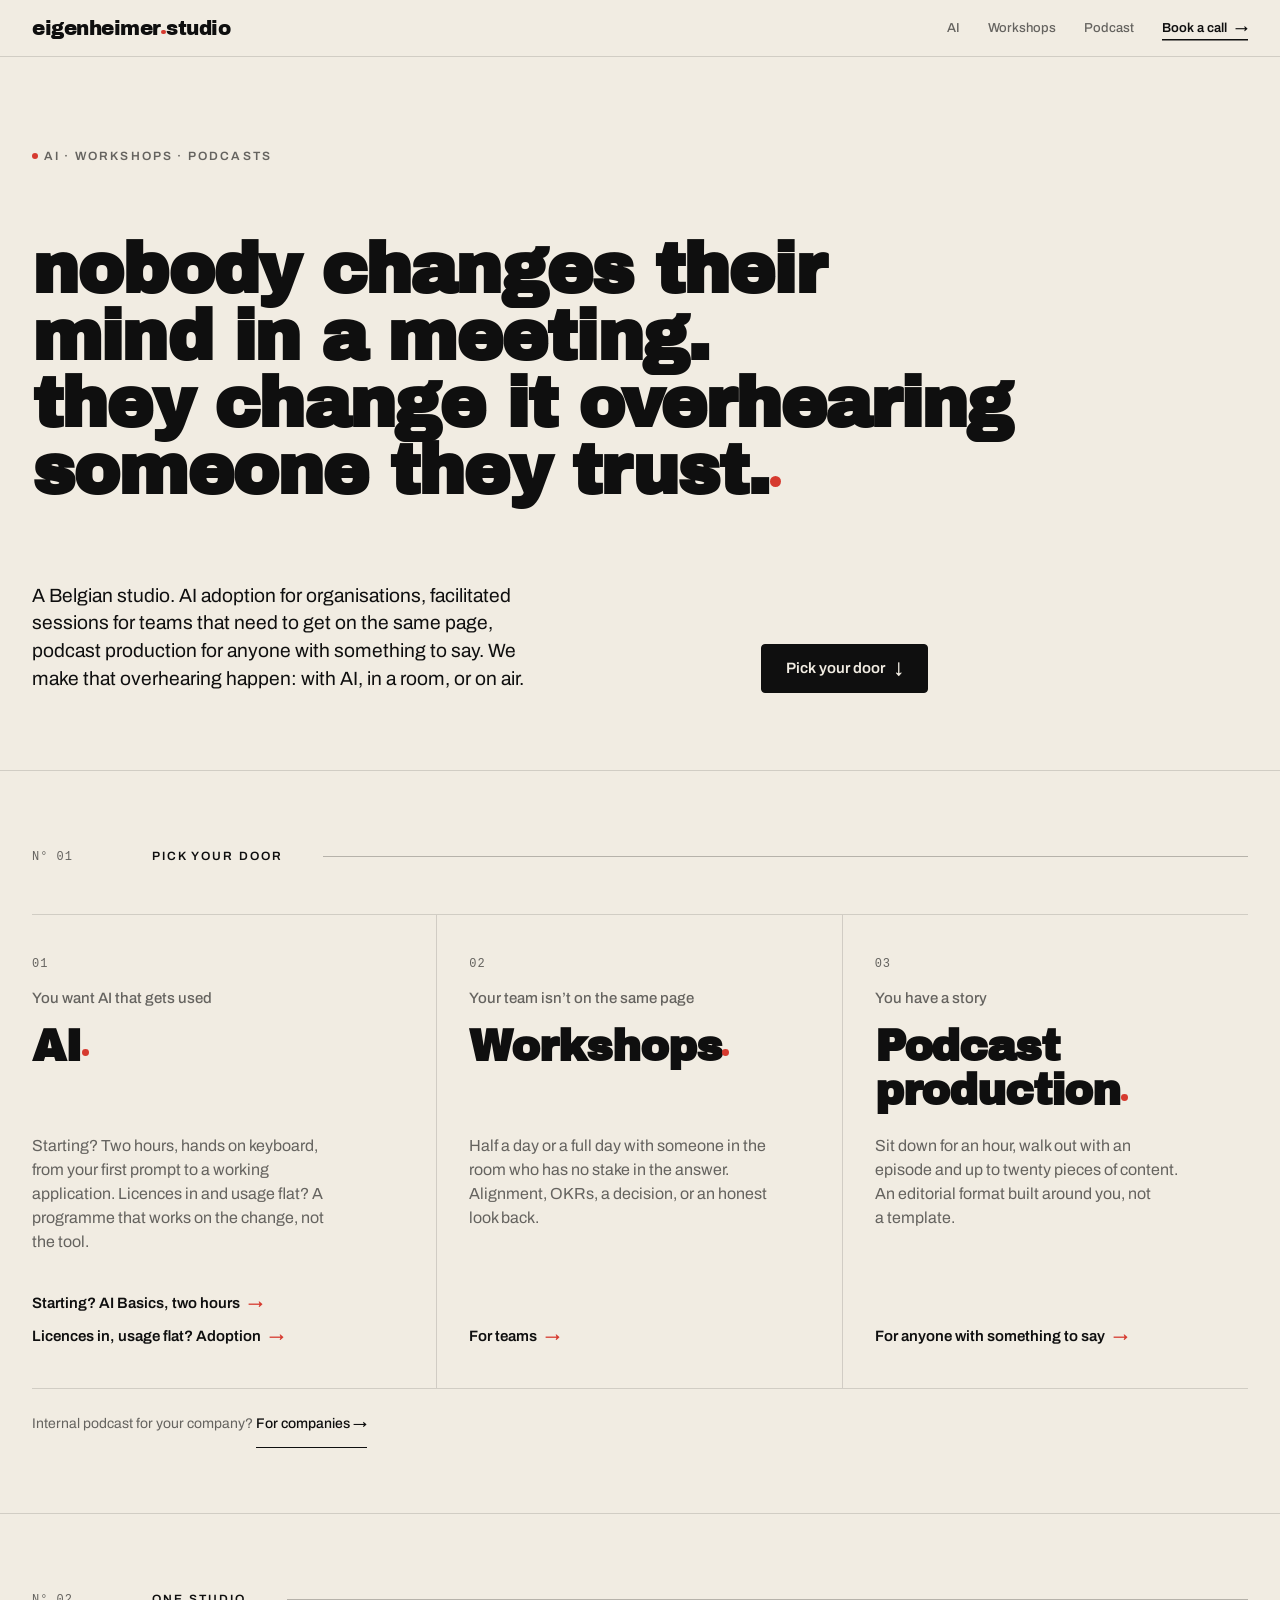
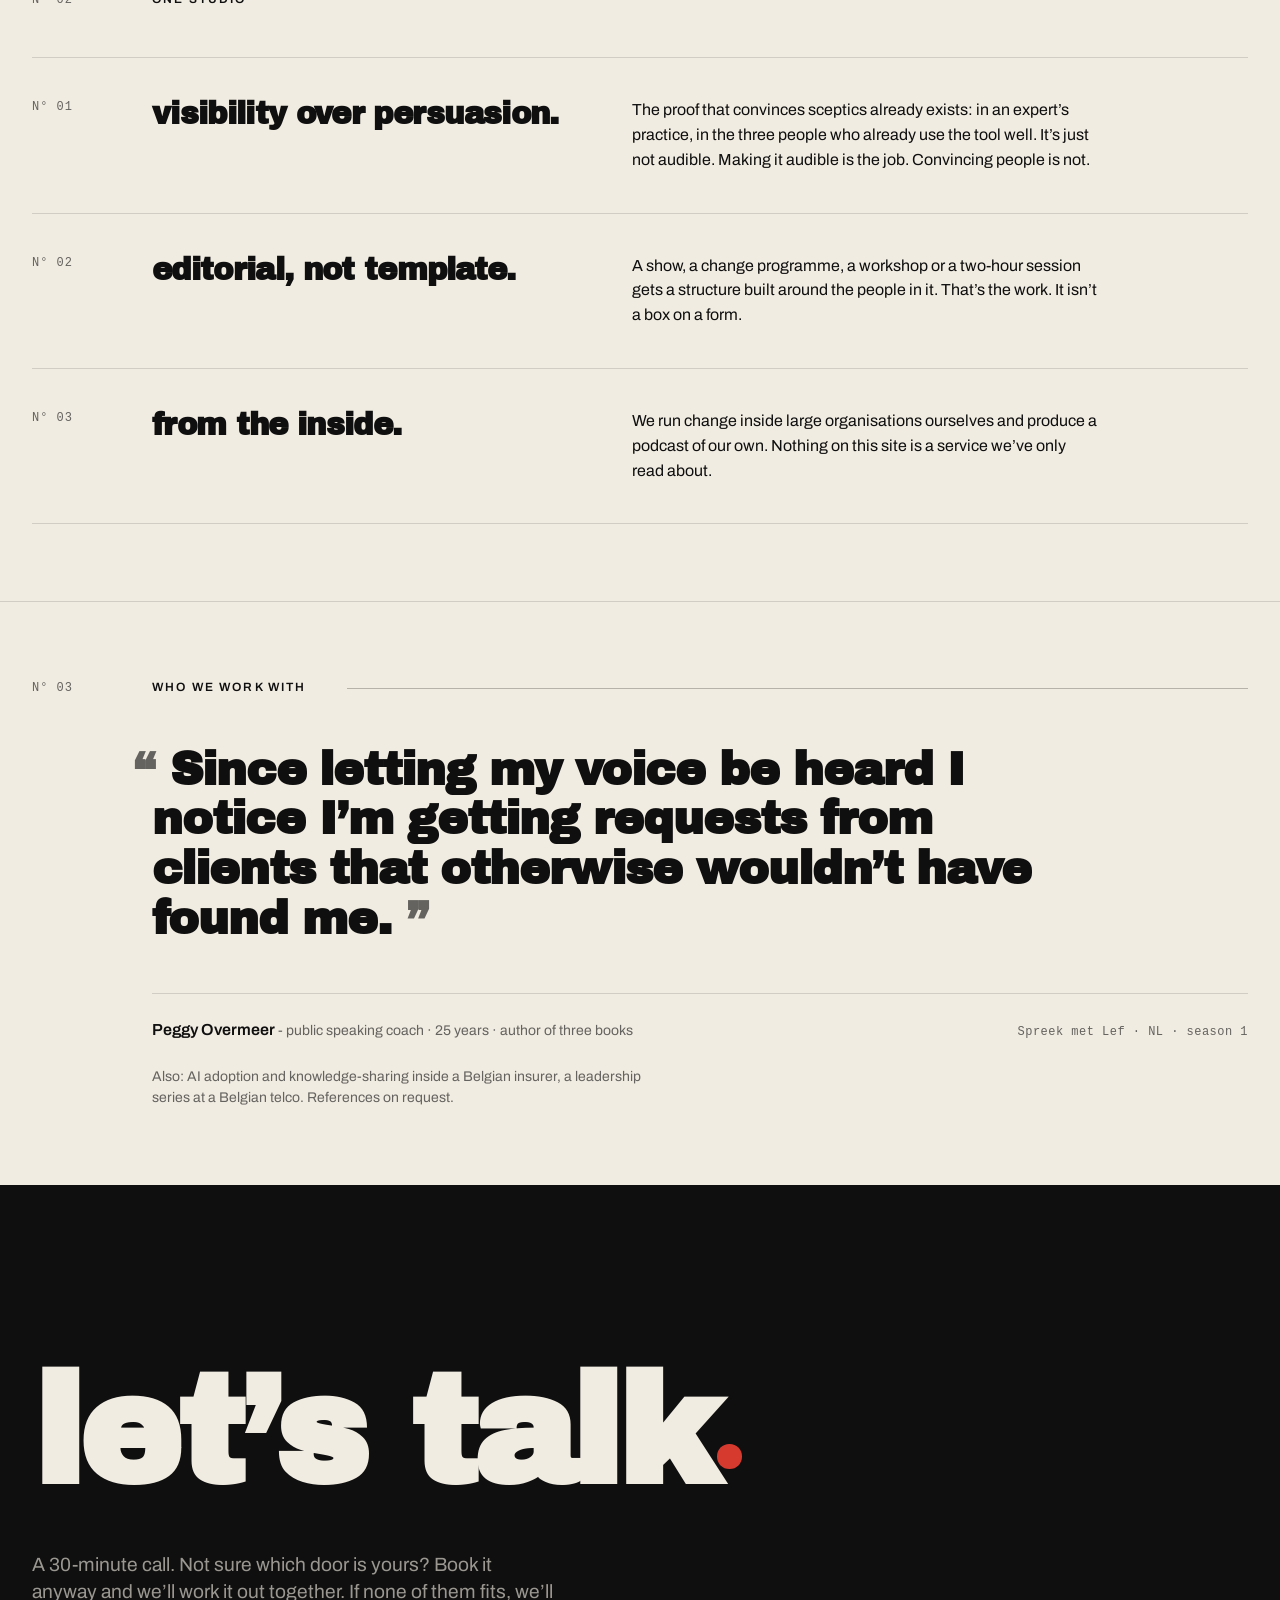
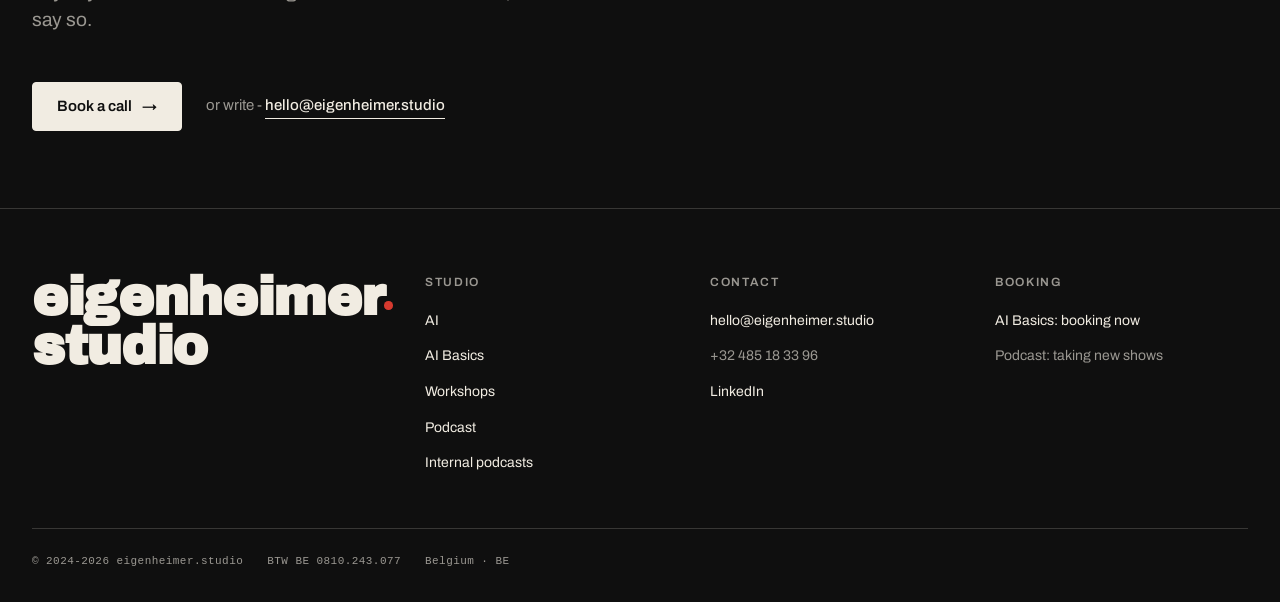
==== index.html @ 2787a9fa "Order the three doors AI, Workshops, Podcast everywhere; tighten copy Homepage title, meta and Open " ====
<!doctype html>
<html lang="en">
<head>
  <meta charset="utf-8" />
  <meta name="viewport" content="width=device-width, initial-scale=1" />
  <link rel="preconnect" href="https://fonts.googleapis.com" />
  <link rel="preconnect" href="https://fonts.gstatic.com" crossorigin />
  <title>eigenheimer.studio - AI adoption, workshops, podcasts</title>
  <meta name="description" content="A Belgian studio for people with something to say and organisations that need to hear it. AI adoption for organisations, facilitated workshops for teams, podcast production for people with something to say. Plus a two-hour AI Basics session to get started." />

  <link rel="canonical" href="https://eigenheimer.studio/" />
  <meta property="og:type" content="website" />
  <meta property="og:site_name" content="eigenheimer.studio" />
  <meta property="og:url" content="https://eigenheimer.studio/" />
  <meta property="og:title" content="eigenheimer.studio - AI adoption, workshops, podcasts" />
  <meta property="og:description" content="A Belgian studio for people with something to say and organisations that need to hear it. AI adoption for organisations, facilitated workshops for teams, podcast production for people with something to say. Plus a two-hour AI Basics session to get started." />
  <meta property="og:image" content="https://eigenheimer.studio/og/home.png" />
  <meta property="og:image:width" content="1200" />
  <meta property="og:image:height" content="630" />
  <meta property="og:locale" content="en_BE" />
  <meta name="twitter:card" content="summary_large_image" />
  <link rel="icon" href="/favicon.svg" type="image/svg+xml" />
  <link rel="icon" href="/favicon-32.png" sizes="32x32" />
  <link rel="apple-touch-icon" href="/apple-touch-icon.png" />
  <meta name="theme-color" content="#F1ECE2" />
  <script type="application/ld+json">
  {
    "@context": "https://schema.org",
    "@type": "Organization",
    "name": "eigenheimer.studio",
    "alternateName": "Studio Eigenheimer",
    "url": "https://eigenheimer.studio/",
    "logo": "https://eigenheimer.studio/apple-touch-icon.png",
    "email": "hello@eigenheimer.studio",
    "telephone": "+32485183396",
    "vatID": "BE0810243077",
    "areaServed": "BE",
    "knowsLanguage": ["nl", "en"]
  }
  </script>

  <link rel="stylesheet" href="colors_and_type.css" />
  <link rel="stylesheet" href="site.css" />
  <link rel="stylesheet" href="page.css" />

</head>
<body data-density="editorial">

  <a class="skip" href="#main">Skip to content</a>

  <header class="site-header">
    <div class="site-header__inner">
      <a class="wordmark" href="/" aria-label="eigenheimer.studio">eigenheimer<span class="red-dot" aria-hidden="true"></span>studio</a>
      <nav class="header-nav" aria-label="Services">
        <a class="header-link" href="/ai/">AI</a>
        <a class="header-link" href="/workshops/">Workshops</a>
        <a class="header-link" href="/podcast/">Podcast</a>
        <a class="header-link header-link--all" href="/#doors">Services <span aria-hidden="true">→</span></a>
        <a class="header-cta" href="https://calendar.app.google/Z82jjABjgTt32B2P7" target="_blank" rel="noopener">Book a call <span aria-hidden="true">→</span><span class="sr-only"> (opens in a new tab)</span></a>
      </nav>
    </div>
  </header>

  <main id="main">

    <!-- ── Hero ─────────────────────────────────────────────── -->
    <section class="section section--hero" id="top">
      <div class="container">
        <div class="hero-eyebrow">
          <span><span class="live-dot"></span>AI · Workshops · Podcasts</span>
        </div>

        <h1 class="hero-headline">
          <span class="line">Nobody changes their mind in a meeting.</span>
          <span class="line">They change it overhearing someone they <span class="nobr">trust.<span class="red-dot" aria-hidden="true"></span></span></span>
        </h1>

        <div class="hero-foot">
          <p class="hero-sub">
            A Belgian studio. AI adoption for organisations, facilitated
            sessions for teams that need to get on the same page, podcast
            production for anyone with something to say. We make that overhearing happen: with AI,
            in a room, or on air.
          </p>
          <div class="hero-cta-block">
            <a class="btn-cta" href="#doors">Pick your door <span aria-hidden="true">↓</span></a>
          </div>
        </div>

      </div>
    </section>

    <!-- ── Pick your door ──────────────────────────────────── -->
    <section class="section" id="doors">
      <div class="container">
        <div class="section-head">
          <span class="num" aria-hidden="true">N° 01</span>
          <h2 class="title-line">Pick your door</h2>
          <span class="rule"></span>
        </div>
        <div class="doors">
          <div class="door">
            <span class="n" aria-hidden="true">01</span>
            <span class="eyebrow">You want AI that gets used</span>
            <h3 class="head"><a href="/ai/">AI<span class="red-dot" aria-hidden="true"></span></a></h3>
            <p class="body">Starting? Two hours, hands on keyboard, from your first prompt to a working application. Licences in and usage flat? A programme that works on the change, not the tool.</p>
            <div class="links">
              <a class="link" href="/ai-basics/">Starting? AI Basics, two hours <span aria-hidden="true">→</span></a>
              <a class="link" href="/ai/#programme">Licences in, usage flat? Adoption <span aria-hidden="true">→</span></a>
            </div>
          </div>
          <div class="door">
            <span class="n" aria-hidden="true">02</span>
            <span class="eyebrow">Your team isn’t on the same page</span>
            <h3 class="head"><a href="/workshops/">Workshops<span class="red-dot" aria-hidden="true"></span></a></h3>
            <p class="body">Half a day or a full day with someone in the room who has no stake in the answer. Alignment, OKRs, a decision, or an honest look back.</p>
            <div class="links">
              <a class="link" href="/workshops/">For teams <span aria-hidden="true">→</span></a>
            </div>
          </div>
          <div class="door">
            <span class="n" aria-hidden="true">03</span>
            <span class="eyebrow">You have a story</span>
            <h3 class="head"><a href="/podcast/">Podcast production<span class="red-dot" aria-hidden="true"></span></a></h3>
            <p class="body">Sit down for an hour, walk out with an episode and up to twenty pieces of content. An editorial format built around you, not a template.</p>
            <div class="links">
              <a class="link" href="/podcast/">For anyone with something to say <span aria-hidden="true">→</span></a>
            </div>
          </div>
        </div>
        <p class="doors-foot">Internal podcast for your company? <a href="/for-companies/">For companies <span aria-hidden="true">→</span></a></p>
      </div>
    </section>

    <!-- ── One studio ──────────────────────────────────────── -->
    <section class="section">
      <div class="container">
        <div class="section-head">
          <span class="num" aria-hidden="true">N° 02</span>
          <h2 class="title-line">One studio</h2>
          <span class="rule"></span>
        </div>
        <div class="diff">
          <div class="diff-row">
            <span class="n" aria-hidden="true">N° 01</span>
            <h3 class="head">Visibility over persuasion.</h3>
            <p class="body">
              The proof that convinces sceptics already exists: in an expert’s
              practice, in the three people who already use the tool well. It’s
              just not audible. Making it audible is the job. Convincing people
              is not.
            </p>
          </div>
          <div class="diff-row">
            <span class="n" aria-hidden="true">N° 02</span>
            <h3 class="head">Editorial, not template.</h3>
            <p class="body">
              A show, a change programme, a workshop or a two-hour session gets a structure
              built around the people in it. That’s the work. It isn’t a
              box on a form.
            </p>
          </div>
          <div class="diff-row">
            <span class="n" aria-hidden="true">N° 03</span>
            <h3 class="head">From the inside.</h3>
            <p class="body">
              We run change inside large organisations ourselves and produce a
              podcast of our own. Nothing on this site is a service we’ve only
              read about.
            </p>
          </div>
        </div>
      </div>
    </section>

    <!-- ── In production - Peggy ──────────────────────────── -->
    <section class="section">
      <div class="container">
        <div class="section-head">
          <span class="num" aria-hidden="true">N° 03</span>
          <h2 class="title-line">Who we work with</h2>
          <span class="rule"></span>
        </div>
        <div class="proof">
          <blockquote class="quote">
            <span class="keep">S</span>ince letting my voice be heard <span class="keep">I</span> notice <span class="keep">I</span>’m getting requests from
            clients that otherwise wouldn’t have found me.
          </blockquote>
          <div class="attrib">
            <div>
              <cite class="name">Peggy Overmeer</cite><span class="role"> - public speaking coach · 25 years · author of three books</span>
            </div>
            <span></span>
            <span class="show"><span lang="nl">Spreek met Lef</span> · NL · season 1</span>
          </div>
          <p class="also">Also: AI adoption and knowledge-sharing inside a Belgian insurer, a leadership series at a Belgian telco. References on request.</p>
        </div>
      </div>
    </section>

    <!-- ── Final CTA ───────────────────────────────────────── -->
    <section class="final" id="book">
      <div class="container">
        <h2>let’s talk<span class="red-dot" aria-hidden="true"></span></h2>
        <p class="sub">
          A 30-minute call. Not sure which door is yours? Book it anyway and
          we’ll work it out together. If none of them fits, we’ll say so.
        </p>
        <div class="ctas">
          <a class="btn-cta" href="https://calendar.app.google/Z82jjABjgTt32B2P7" target="_blank" rel="noopener">Book a call <span aria-hidden="true">→</span><span class="sr-only"> (opens in a new tab)</span></a>
          <span class="write">
            or write - <a href="mailto:hello@eigenheimer.studio">hello@eigenheimer.studio</a>
          </span>
        </div>
      </div>
    </section>

  </main>

  <!-- ── Footer ────────────────────────────────────────────── -->
  <footer class="site-footer">
    <div class="container">
      <div class="site-footer__grid">
        <div class="footmark"><span class="nobr">eigenheimer<span class="red-dot" aria-hidden="true"></span></span><br />studio</div>
        <div>
          <div class="label">Studio</div>
          <div class="links">
            <a href="/ai/">AI</a>
            <a href="/ai-basics/">AI Basics</a>
            <a href="/workshops/">Workshops</a>
            <a href="/podcast/">Podcast</a>
            <a href="/for-companies/">Internal podcasts</a>
          </div>
        </div>
        <div>
          <div class="label">Contact</div>
          <div class="links">
            <a href="mailto:hello@eigenheimer.studio">hello@eigenheimer.studio</a>
            <span class="muted">+32 485 18 33 96</span>
            <a href="https://www.linkedin.com/in/danielzerkowitz/" rel="me noopener" target="_blank">LinkedIn<span class="sr-only"> (opens in a new tab)</span></a>
          </div>
        </div>
        <div>
          <div class="label">Booking</div>
          <div class="links">
            <span>AI Basics: booking now</span>
            <span class="muted">Podcast: taking new shows</span>
          </div>
        </div>
      </div>
      <div class="legal">
        <span>© 2024-2026 eigenheimer.studio</span>
        <span>BTW BE 0810.243.077</span>
        <span>Belgium · BE</span>
      </div>
    </div>
  </footer>

</body>
</html>
---- colors_and_type.css ----
/* =============================================================
   STUDIO EIGENHEIMER - Colors & Type
   The whole system is built from three colors and one type family.
   ============================================================= */

/* Webfonts ---------------------------------------------------- */
/* Archivo (text) + Archivo Black (display) from Google Fonts.
   Archivo Black is the closest free match to the heavy grotesque
   used in the wordmark; Archivo provides the supporting weights.
   See README → Caveats. */
@import url('https://fonts.googleapis.com/css2?family=Archivo:wght@400;500;600;700&family=Archivo+Black&display=swap');

:root {
  /* ---- Core palette (exactly three) ---- */
  --bone:   #F1ECE2;   /* Warm bone - page background */
  --ink:    #0F0F0F;   /* Near-black ink - mark, type */
  --signal: #D63A2F;   /* Signal red - single accent  */

  /* ---- Semantic surface / foreground tokens ---- */
  --bg:        var(--bone);
  --bg-invert: var(--ink);
  --fg:        var(--ink);
  --fg-invert: var(--bone);
  --fg-muted:  rgba(15, 15, 15, 0.62);   /* Ink @ 62% - body secondary */
  --fg-faint:  rgba(15, 15, 15, 0.40);   /* Ink @ 40% - captions */
  --rule:      rgba(15, 15, 15, 0.14);   /* Ink @ 14% - hairline rules */
  --rule-strong: rgba(15, 15, 15, 0.32);
  --accent:    var(--signal);
  --accent-press: #B83025;               /* Ink-mixed darker red, press only */

  /* On dark surfaces */
  --fg-on-ink:        var(--bone);
  --fg-on-ink-muted:  rgba(241, 236, 226, 0.62);
  --rule-on-ink:      rgba(241, 236, 226, 0.18);

  /* ---- Type families ---- */
  --font-display: "Archivo Black", "Helvetica Neue", Helvetica, Arial, sans-serif;
  --font-text:    "Archivo", "Helvetica Neue", Helvetica, Arial, sans-serif;
  --font-mono:    ui-monospace, "SF Mono", Menlo, Consolas, monospace;

  /* ---- Type scale (modular, 1.250 - major third) ---- */
  --t-caption: 12px;
  --t-small:   14px;
  --t-body:    16px;
  --t-lead:    20px;
  --t-h4:      24px;
  --t-h3:      32px;
  --t-h2:      48px;
  --t-h1:      72px;
  --t-display: 120px;
  --t-mega:    200px;

  /* ---- Line heights ---- */
  --lh-tight:  0.92;   /* display lock-ups */
  --lh-snug:   1.05;   /* h1 / h2 */
  --lh-normal: 1.35;   /* h3 / h4 / lead */
  --lh-body:   1.55;   /* body text */
  --lh-loose:  1.7;    /* long-form reading */

  /* ---- Letter spacing ---- */
  --tr-display: -0.025em;   /* tightened display */
  --tr-heading: -0.015em;
  --tr-body:     0;
  --tr-eyebrow:  0.18em;    /* uppercase labels */
  --tr-caps:     0.04em;

  /* ---- Spacing (8pt rhythm, plus 4px half-step) ---- */
  --s-0:  0;
  --s-1:  4px;
  --s-2:  8px;
  --s-3:  12px;
  --s-4:  16px;
  --s-5:  24px;
  --s-6:  32px;
  --s-7:  48px;
  --s-8:  64px;
  --s-9:  96px;
  --s-10: 128px;
  --s-11: 192px;

  /* ---- Radii - restrained. We are mostly square. ---- */
  --r-0: 0;
  --r-1: 2px;
  --r-2: 4px;
  --r-card: 6px;        /* default card radius (matches mark on logo) */
  --r-pill: 999px;

  /* ---- Borders ---- */
  --bw-hair:  1px;
  --bw-rule:  1.5px;
  --bw-bold:  2px;

  /* ---- Motion ---- */
  --ease-out:   cubic-bezier(0.2, 0.7, 0.2, 1);
  --ease-inout: cubic-bezier(0.65, 0, 0.35, 1);
  --dur-fast:   120ms;
  --dur-base:   200ms;
  --dur-slow:   360ms;

  /* ---- Shadow - almost never used. Only this one. ---- */
  --shadow-lift: 0 1px 0 var(--rule), 0 12px 28px -16px rgba(15,15,15,0.18);

  /* ---- Layout ---- */
  --container:    1280px;
  --container-tight: 880px;
  --gutter:       32px;
  --max-prose-ch: 68ch;
}

/* =============================================================
   Base / element styles - semantic CSS that follows the tokens.
   ============================================================= */

html, body {
  background: var(--bg);
  color: var(--fg);
  font-family: var(--font-text);
  font-size: var(--t-body);
  line-height: var(--lh-body);
  -webkit-font-smoothing: antialiased;
  -moz-osx-font-smoothing: grayscale;
  text-rendering: optimizeLegibility;
}

/* Display lock-ups - wordmark style, lowercase, tight */
.display, h1.display {
  font-family: var(--font-display);
  font-weight: 900;
  font-size: var(--t-display);
  line-height: var(--lh-tight);
  letter-spacing: var(--tr-display);
  text-transform: lowercase;
  color: var(--fg);
  margin: 0;
}

h1, .h1 {
  font-family: var(--font-display);
  font-weight: 900;
  font-size: var(--t-h1);
  line-height: var(--lh-snug);
  letter-spacing: var(--tr-display);
  text-transform: lowercase;
  margin: 0 0 var(--s-5);
}

h2, .h2 {
  font-family: var(--font-display);
  font-weight: 900;
  font-size: var(--t-h2);
  line-height: var(--lh-snug);
  letter-spacing: var(--tr-display);
  text-transform: lowercase;
  margin: 0 0 var(--s-4);
}

h3, .h3 {
  font-family: var(--font-text);
  font-weight: 700;
  font-size: var(--t-h3);
  line-height: var(--lh-normal);
  letter-spacing: var(--tr-heading);
  margin: 0 0 var(--s-3);
}

h4, .h4 {
  font-family: var(--font-text);
  font-weight: 600;
  font-size: var(--t-h4);
  line-height: var(--lh-normal);
  letter-spacing: var(--tr-heading);
  margin: 0 0 var(--s-3);
}

p {
  font-family: var(--font-text);
  font-size: var(--t-body);
  line-height: var(--lh-body);
  margin: 0 0 var(--s-4);
  text-wrap: pretty;
  max-width: var(--max-prose-ch);
}

.lead {
  font-size: var(--t-lead);
  line-height: var(--lh-normal);
  color: var(--fg);
}

small, .caption {
  font-size: var(--t-caption);
  line-height: var(--lh-body);
  color: var(--fg-muted);
}

/* Eyebrow - wide-tracked uppercase label. Heavy use across the system. */
.eyebrow {
  font-family: var(--font-text);
  font-size: var(--t-caption);
  font-weight: 600;
  letter-spacing: var(--tr-eyebrow);
  text-transform: uppercase;
  color: var(--fg);
}

.eyebrow--muted { color: var(--fg-muted); }
.eyebrow--accent { color: var(--accent); }

code, kbd, samp, pre {
  font-family: var(--font-mono);
  font-size: 0.92em;
}

a {
  color: var(--fg);
  text-decoration: none;
  border-bottom: var(--bw-hair) solid var(--fg);
  transition: color var(--dur-fast) var(--ease-out),
              border-color var(--dur-fast) var(--ease-out);
}
a:hover { color: var(--accent); border-bottom-color: var(--accent); }
a:active { color: var(--accent-press); }

hr {
  border: 0;
  border-top: var(--bw-hair) solid var(--rule);
  margin: var(--s-6) 0;
}

::selection {
  background: var(--accent);
  color: var(--bone);
}

/* Signature red dot - referenced from the wordmark.
   <span class="dot"></span> renders an 0.6em red dot baseline-aligned. */
.dot {
  display: inline-block;
  width: 0.32em;
  height: 0.32em;
  background: var(--accent);
  border-radius: 50%;
  vertical-align: baseline;
  margin-left: 0.02em;
}
---- site.css ----
/* Studio site - UI kit specific layout glue.
   All tokens come from ../../colors_and_type.css */

* { box-sizing: border-box; }
html, body { margin: 0; padding: 0; background: var(--bone); }

.container {
  max-width: var(--container);
  margin: 0 auto;
  padding: 0 var(--gutter);
}

.container--tight {
  max-width: var(--container-tight);
  margin: 0 auto;
  padding: 0 var(--gutter);
}

/* Image placeholders - diagonal hatch */
.img-ph {
  background:
    repeating-linear-gradient(
      135deg,
      rgba(15,15,15,0.05) 0 10px,
      transparent 10px 20px
    );
  border: 1px solid rgba(15,15,15,0.14);
  border-radius: 6px;
  display: flex;
  align-items: center;
  justify-content: center;
  font-family: var(--font-mono);
  font-size: 11px;
  letter-spacing: 0.14em;
  color: rgba(15,15,15,0.5);
  text-transform: uppercase;
  width: 100%;
  height: 100%;
  user-select: none;
}

/* Buttons */
.btn {
  font-family: var(--font-text);
  font-size: 14px;
  font-weight: 600;
  line-height: 1;
  padding: 14px 22px;
  border-radius: 4px;
  border: 1.5px solid var(--ink);
  background: var(--ink);
  color: var(--bone);
  cursor: pointer;
  text-decoration: none;
  display: inline-flex;
  align-items: center;
  gap: 8px;
  transition: background var(--dur-fast) var(--ease-out),
              color var(--dur-fast) var(--ease-out),
              border-color var(--dur-fast) var(--ease-out);
}
.btn:hover { background: var(--signal); border-color: var(--signal); }
.btn:active { background: var(--accent-press); border-color: var(--accent-press); }

.btn--ghost {
  background: transparent;
  color: var(--ink);
}
.btn--ghost:hover { color: var(--bone); }

.btn--text {
  background: transparent;
  border: 0;
  border-bottom: 1.5px solid var(--ink);
  border-radius: 0;
  padding: 4px 0;
  color: var(--ink);
}
.btn--text:hover { color: var(--signal); border-bottom-color: var(--signal); background: transparent; }

/* Eyebrow utility */
.eyebrow-line {
  font-family: var(--font-text);
  font-size: 12px;
  font-weight: 600;
  letter-spacing: 0.18em;
  text-transform: uppercase;
  color: rgba(15,15,15,0.6);
}

/* The red dot, baseline-aligned */
.brand-dot {
  display: inline-block;
  width: 0.22em;
  height: 0.22em;
  background: var(--signal);
  border-radius: 50%;
  vertical-align: baseline;
  margin-left: 0.02em;
}

/* Focus rings */
:focus-visible {
  outline: 2px solid var(--signal);
  outline-offset: 2px;
}

/* Cross-fade between routes */
.route-fade-enter { opacity: 0; }
.route-fade-enter-active { opacity: 1; transition: opacity var(--dur-base) var(--ease-out); }

/* Hairline section divider */
.rule {
  border: 0;
  border-top: 1px solid rgba(15,15,15,0.14);
  margin: 0;
}
---- page.css ----
/* eigenheimer.studio - page-specific styles.
   Tokens come from colors_and_type.css. Layout glue from site.css.

   House rules encoded here:
   - Display text is lowercase; proper nouns and initialisms are wrapped
     in .keep so "AI" never renders as "ai".
   - One red dot class (.red-dot). Its size is a custom property (--dot):
     0.22em at text size, 0.16em inside Archivo Black display lock-ups.
     Never more than one red dot per line.
   - One folio rail (--rail): every N° number, label and quote hangs off
     the same left column so the page has a spine.
   - Colour on text: --fg-faint is for non-text only. Text that must read
     uses --fg-muted (5.1:1 on bone). Red as a text colour on bone uses
     --accent-press (5.1:1), never --signal (3.9:1). */

:root {
  --section-pad: clamp(64px, 9vw, 128px);
  --section-pad-tight: clamp(48px, 6vw, 80px);
  --rail: 80px;
  --rail-gap: 40px;
  --header-h: 57px;
}
[data-density="editorial"] {
  --section-pad: clamp(48px, 6vw, 96px);
  --section-pad-tight: clamp(32px, 4vw, 56px);
}
@media (max-width: 720px) {
  :root { --rail: 44px; --rail-gap: 16px; --header-h: 49px; }
}

/* ── Motion foundation ─────────────────────────────────────── */
html { scroll-padding-top: calc(var(--header-h) + 16px); }
[id] { scroll-margin-top: calc(var(--header-h) + 16px); }
@media (prefers-reduced-motion: no-preference) {
  html { scroll-behavior: smooth; }
}
@media (prefers-reduced-motion: reduce) {
  *, ::before, ::after {
    animation-duration: 0.01ms !important;
    animation-iteration-count: 1 !important;
    transition-duration: 0.01ms !important;
  }
}

html, body { background: var(--bone); }
body { overflow-x: hidden; }

/* Red as a text colour must be the pressed red to pass contrast. */
a:hover { color: var(--accent-press); }

.keep { text-transform: none; }
.nobr { white-space: nowrap; }
.sr-only {
  position: absolute;
  width: 1px; height: 1px;
  padding: 0; margin: -1px;
  overflow: hidden;
  clip: rect(0, 0, 0, 0);
  white-space: nowrap;
  border: 0;
}
.skip {
  position: absolute;
  left: 16px; top: -100px;
  z-index: 100;
  padding: 10px 14px;
  background: var(--ink);
  color: var(--bone);
  border: 0;
  border-radius: 4px;
  font-size: 14px;
  font-weight: 600;
}
.skip:focus { top: 12px; color: var(--bone); }

/* ── The red dot ───────────────────────────────────────────── */
.red-dot {
  --dot: 0.22em;
  display: inline-block;
  width: var(--dot);
  height: var(--dot);
  background: var(--signal);
  border-radius: 50%;
  vertical-align: 0.06em;
  margin-left: 0.04em;
  transform-origin: 50% 50%;
  transition: transform var(--dur-base) var(--ease-out);
}
.hero-headline .red-dot,
.door .head .red-dot,
.whofor h2 .red-dot, .whofor h3 .red-dot,
.cascade-ratio .twenty .red-dot,
.final h2 .red-dot,
.site-footer .footmark .red-dot { --dot: 0.16em; vertical-align: 0.1em; margin-left: 0.02em; }
.wordmark .red-dot { vertical-align: 0.05em; margin: 0 0.04em; }

/* ── Container ─────────────────────────────────────────────── */
.container {
  max-width: var(--container);
  margin: 0 auto;
  padding: 0 var(--gutter);
}
@media (max-width: 720px) {
  .container { padding: 0 20px; }
}

/* ── Sticky header ─────────────────────────────────────────── */
.site-header {
  position: sticky;
  top: 0;
  z-index: 50;
  background: var(--bone);
  border-bottom: 1px solid var(--rule);
}
.site-header__inner {
  display: flex;
  align-items: center;
  justify-content: space-between;
  gap: var(--s-5);
  padding: 18px var(--gutter);
  max-width: var(--container);
  margin: 0 auto;
}
.wordmark {
  font-family: var(--font-display);
  font-size: 20px;
  line-height: 1;
  letter-spacing: -0.025em;
  text-transform: lowercase;
  color: var(--ink);
  border: 0;
  text-decoration: none;
  white-space: nowrap;
  padding: 14px 0;
  margin: -14px 0;
}
.wordmark:hover, .wordmark:active { color: var(--ink); }
.wordmark:hover .red-dot { transform: scale(1.35); }

.header-nav {
  display: inline-flex;
  align-items: center;
  gap: 28px;
}
.header-link, .header-cta {
  font-family: var(--font-text);
  font-size: 13px;
  border: 0;
  text-decoration: none;
  white-space: nowrap;
  padding: 14px 0;
  margin: -14px 0;
  transition: color var(--dur-fast) var(--ease-out);
}
.header-link {
  font-weight: 500;
  color: var(--fg-muted);
}
.header-link:hover { color: var(--accent-press); }
.header-link[aria-current="page"] {
  color: var(--ink);
  text-decoration: underline;
  text-decoration-color: var(--signal);
  text-decoration-thickness: 1.5px;
  text-underline-offset: 6px;
}
.header-cta {
  font-weight: 600;
  color: var(--ink);
  display: inline-flex;
  align-items: center;
  gap: 8px;
  background-image: linear-gradient(var(--signal), var(--signal)), linear-gradient(var(--ink), var(--ink));
  background-size: 0 1.5px, 100% 1.5px;
  background-position: 0 calc(100% - 12px), 0 calc(100% - 12px);
  background-repeat: no-repeat;
  transition: color var(--dur-fast) var(--ease-out), background-size var(--dur-base) var(--ease-out);
}
.header-cta:hover { color: var(--accent-press); background-size: 100% 1.5px, 100% 1.5px; }
.header-cta:active { color: var(--accent-press); }

@media (max-width: 720px) {
  .site-header__inner { padding: 14px 20px; gap: var(--s-4); }
  .wordmark { font-size: 18px; }
  .header-nav { gap: 14px; }
}
/* The "Services" link is the mobile stand-in for the three service
   links. The three short links fit down to about 540px; below that they
   collapse to the stand-in, which stays visible at every width. */
.header-link--all { display: none; }
@media (max-width: 540px) {
  .header-link { display: none; }
  .header-link--all { display: inline; }
}
@media (max-width: 460px) {
  .site-header__inner { padding: 14px 16px; }
  .wordmark { font-size: 16px; }
  .header-nav { gap: 12px; }
}
@media (max-width: 360px) {
  .wordmark { font-size: 15px; }
  .header-cta > span[aria-hidden] { display: none; }
}

/* ── Section eyebrow row ───────────────────────────────────── */
.section {
  padding: var(--section-pad) 0;
  border-top: 1px solid var(--rule);
}
.section--hero { border-top: 0; padding-top: clamp(48px, 7vw, 96px); }

.section-head {
  display: grid;
  grid-template-columns: var(--rail) auto 1fr;
  column-gap: var(--rail-gap);
  align-items: baseline;
  margin-bottom: var(--s-7);
}
.section-head .num {
  font-family: var(--font-mono);
  font-size: 12px;
  letter-spacing: 0.08em;
  font-variant-numeric: tabular-nums;
  color: var(--fg-muted);
  white-space: nowrap;
}
.section-head .title-line {
  font-family: var(--font-text);
  font-size: 12px;
  font-weight: 600;
  line-height: 1.4;
  letter-spacing: 0.18em;
  text-transform: uppercase;
  color: var(--ink);
  white-space: nowrap;
  margin: 0;
}
.section-head .rule {
  height: 1px;
  background: var(--rule);
  align-self: center;
}
.section-lead {
  font-size: 15px;
  line-height: 1.5;
  color: var(--fg-muted);
  max-width: 60ch;
  margin: calc(var(--s-5) - var(--s-7)) 0 var(--s-7);
}
@media (max-width: 720px) {
  .section-head { margin-bottom: var(--s-6); }
  .section-lead { margin: calc(var(--s-4) - var(--s-6)) 0 var(--s-6); }
}
@media (max-width: 540px) {
  .section-head {
    grid-template-columns: var(--rail) 1fr;
    row-gap: 12px;
  }
  .section-head .title-line { white-space: normal; letter-spacing: 0.14em; }
  .section-head .rule { grid-column: 1 / -1; }
}

/* ── Hero ──────────────────────────────────────────────────── */
.hero-eyebrow {
  font-family: var(--font-text);
  font-size: 12px;
  font-weight: 600;
  letter-spacing: 0.18em;
  text-transform: uppercase;
  color: var(--fg-muted);
  margin-bottom: clamp(40px, 6vw, 72px);
  display: flex;
  flex-wrap: wrap;
  gap: 8px 20px;
}
.hero-eyebrow > span { white-space: nowrap; }
.hero-eyebrow .live-dot {
  display: inline-block;
  width: 6px; height: 6px;
  background: var(--signal);
  border-radius: 50%;
  margin-right: 6px;
  vertical-align: 1px;
  animation: pulse 4s var(--ease-inout) infinite;
}
@keyframes pulse {
  0%, 100% { opacity: 1; }
  50% { opacity: 0.4; }
}
@media (max-width: 540px) {
  .hero-eyebrow .sep { display: none; }
}

.hero-headline {
  font-family: var(--font-display);
  font-weight: 900;
  font-size: clamp(34px, 5.5vw, 80px);
  line-height: 0.95;
  letter-spacing: -0.025em;
  text-transform: lowercase;
  color: var(--ink);
  margin: 0;
  text-wrap: balance;
}
/* Each sentence of the headline is its own line at desktop; on phones
   the sentences flow so the line breaks fall where the width says. */
.hero-headline .line { display: block; }
@media (max-width: 900px) {
  .hero-headline .line { display: inline; }
}
@media (prefers-reduced-motion: no-preference) {
  .hero-headline .red-dot { animation: dot-land 520ms var(--ease-out) 360ms both; }
  @keyframes dot-land {
    0%   { transform: scale(0); }
    70%  { transform: scale(1.25); }
    100% { transform: scale(1); }
  }
}

.hero-foot {
  display: grid;
  grid-template-columns: 1.4fr 1fr;
  gap: var(--s-7);
  align-items: end;
  margin-top: clamp(40px, 6vw, 80px);
}
.hero-sub {
  font-family: var(--font-text);
  font-size: clamp(17px, 1.5vw, 21px);
  line-height: 1.45;
  color: var(--ink);
  max-width: 48ch;
  margin: 0;
}
.hero-lang {
  font-size: 15px;
  line-height: 1.5;
  color: var(--fg-muted);
  max-width: 48ch;
  margin: 14px 0 0;
}
.hero-cta-block {
  display: flex;
  flex-direction: column;
  align-items: flex-start;
  gap: 18px;
}
.hero-fork, .doors-foot, .whofor-note {
  font-family: var(--font-text);
  font-size: 14px;
  line-height: 1.5;
  color: var(--fg-muted);
  margin: 0;
}
@media (max-width: 720px) {
  .hero-foot {
    grid-template-columns: 1fr;
    gap: 28px;
    margin-top: 32px;
  }
  .hero-eyebrow { margin-bottom: 28px; }
}

/* ── Text links that draw their underline ─────────────────── */
.hero-fork a, .doors-foot a, .whofor-note a, .deliverable .desc a,
.whofor li a, .faq .answer a, .final .write a, .proof .attrib a, .link-ul {
  display: inline-block;
  color: var(--ink);
  text-decoration: none;
  font-weight: 500;
  border-bottom: 0;
  padding-bottom: 2px;
  background-image: linear-gradient(var(--signal), var(--signal)), linear-gradient(currentColor, currentColor);
  background-size: 0 1.5px, 100% 1.5px;
  background-position: 0 100%, 0 100%;
  background-repeat: no-repeat;
  transition: color var(--dur-fast) var(--ease-out), background-size var(--dur-base) var(--ease-out);
}
.hero-fork a:hover, .doors-foot a:hover, .whofor-note a:hover, .deliverable .desc a:hover,
.whofor li a:hover, .faq .answer a:hover, .final .write a:hover, .proof .attrib a:hover, .link-ul:hover {
  color: var(--accent-press);
  background-size: 100% 1.5px, 100% 1.5px;
}
/* The cross-links are the one allowed exit per door: never split them
   across lines, and give them a thumb-sized hit area. */
.hero-fork a, .doors-foot a {
  white-space: nowrap;
  padding: 12px 0 14px;
  margin: -12px 0;
}
.hero-fork a > span, .doors-foot a > span, .whofor-note a > span {
  display: inline-block;
  transition: transform var(--dur-base) var(--ease-out);
}
.hero-fork a:hover > span, .doors-foot a:hover > span, .whofor-note a:hover > span { transform: translateX(3px); }

/* ── Big button (CTA) ─────────────────────────────────────── */
.btn-cta {
  font-family: var(--font-text);
  font-size: 15px;
  font-weight: 600;
  line-height: 1;
  padding: 16px 24px;
  border-radius: 4px;
  border: 1.5px solid var(--ink);
  background: var(--ink);
  color: var(--bone);
  cursor: pointer;
  text-decoration: none;
  display: inline-flex;
  align-items: center;
  gap: 10px;
  white-space: nowrap;
  transition: background var(--dur-fast) var(--ease-out),
              border-color var(--dur-fast) var(--ease-out),
              color var(--dur-fast) var(--ease-out),
              transform var(--dur-fast) var(--ease-out);
}
.btn-cta:hover { background: var(--signal); border-color: var(--signal); color: #fff; }
.btn-cta:active { background: var(--accent-press); border-color: var(--accent-press); color: #fff; transform: translateY(1px); }
.btn-cta > span[aria-hidden] {
  display: inline-block;
  transition: transform var(--dur-base) var(--ease-out);
}
.btn-cta:hover > span[aria-hidden] { transform: translateX(3px); }
.btn-cta--ghost {
  background: transparent;
  color: var(--ink);
  border-color: var(--ink);
}
.btn-cta--ghost:hover { color: #fff; }

/* A compact CTA row in the middle of a long door page. */
.cta-row {
  display: flex;
  flex-wrap: wrap;
  align-items: center;
  gap: 16px 24px;
  margin-top: var(--s-8);
  padding-top: var(--s-6);
  border-top: 1px solid var(--rule);
}
.cta-row .write { font-size: 15px; color: var(--fg-muted); }
.cta-row .write a { color: var(--ink); }

/* ── Who-for two-column ───────────────────────────────────── */
.whofor {
  display: grid;
  grid-template-columns: 1fr 1fr;
  gap: var(--s-8);
}
.whofor h2, .whofor h3 {
  font-family: var(--font-display);
  font-weight: 900;
  font-size: clamp(28px, 3vw, 40px);
  line-height: 1;
  letter-spacing: -0.025em;
  text-transform: lowercase;
  margin: 0 0 var(--s-5);
  color: var(--ink);
  text-wrap: balance;
}
.whofor .is-out { color: var(--fg-muted); }
.whofor ul {
  list-style: none;
  margin: 0;
  padding: 0;
  display: flex;
  flex-direction: column;
}
.whofor li {
  padding: 16px 0;
  border-top: 1px solid var(--rule);
  font-size: 16px;
  line-height: 1.45;
  color: var(--ink);
  max-width: 36ch;
  text-wrap: pretty;
}
.whofor li:last-child { border-bottom: 1px solid var(--rule); }
.whofor .is-out ~ ul li, .whofor ul.is-out li { color: var(--fg-muted); }
.whofor > div { display: flex; flex-direction: column; }
.whofor .path-lead {
  font-family: var(--font-text);
  font-size: 14px;
  font-weight: 500;
  line-height: 1.4;
  color: var(--fg-muted);
  margin: calc(10px - var(--s-5)) 0 var(--s-5);
}
.whofor .whofor-cta { margin-top: var(--s-5); }
.whofor-note { margin-top: var(--s-6); max-width: 64ch; }
@media (max-width: 720px) {
  .whofor { grid-template-columns: 1fr; gap: 40px; }
}

/* ── What you get - cascade ───────────────────────────────── */
.cascade {
  display: grid;
  grid-template-columns: 0.9fr 1.1fr;
  gap: var(--s-8);
  align-items: start;
}
@media (max-width: 900px) {
  .cascade { grid-template-columns: 1fr; gap: 40px; }
}

.cascade-ratio {
  position: relative;
  padding: var(--s-6) 0;
}
.cascade-ratio .label, .deliverables-label {
  font-family: var(--font-text);
  font-size: 12px;
  font-weight: 600;
  letter-spacing: 0.14em;
  text-transform: uppercase;
  color: var(--fg-muted);
  margin: 0 0 12px;
}
.cascade-ratio .big {
  font-family: var(--font-display);
  font-weight: 900;
  font-size: clamp(96px, 15vw, 220px);
  line-height: 0.85;
  letter-spacing: -0.03em;
  color: var(--ink);
  display: block;
  white-space: nowrap;
}
.cascade-ratio .big--wide {
  font-size: clamp(72px, 11vw, 170px);
  white-space: nowrap;
}
.cascade-ratio .big .unit {
  font-size: 0.5em;
  vertical-align: 0.62em;
  letter-spacing: -0.01em;
  margin-left: 0.04em;
}
.cascade-ratio .slash {
  display: inline-block;
  font-family: var(--font-text);
  font-weight: 400;
  font-size: 0.8em;
  vertical-align: 0.06em;
  margin: 0 0.08em;
  color: var(--rule-strong);
}
.cascade-ratio .twenty { display: inline; }
.cascade-ratio .caption {
  font-family: var(--font-text);
  font-size: 14px;
  color: var(--fg-muted);
  margin-top: 18px;
  max-width: 34ch;
  line-height: 1.45;
}
.cascade-ratio .dots-row {
  display: flex;
  align-items: center;
  gap: 4px;
  margin-top: 20px;
  flex-wrap: nowrap;
}
.cascade-ratio .dot-small {
  width: 6px; height: 6px;
  border-radius: 50%;
  background: var(--ink);
  opacity: 0.55;
  flex-shrink: 0;
}

.deliverables {
  display: flex;
  flex-direction: column;
  list-style: none;
  margin: 0;
  padding: 0;
}
.deliverables-label { margin-bottom: var(--s-4); max-width: none; }
.deliverable {
  display: grid;
  grid-template-columns: var(--rail) 1fr auto;
  column-gap: var(--rail-gap);
  row-gap: 4px;
  padding: 22px 0;
  border-top: 1px solid var(--rule);
  align-items: baseline;
}
.deliverable:last-child { border-bottom: 1px solid var(--rule); }
.deliverable .n {
  font-family: var(--font-mono);
  font-size: 12px;
  letter-spacing: 0.08em;
  font-variant-numeric: tabular-nums;
  color: var(--fg-muted);
  white-space: nowrap;
  transition: color var(--dur-base) var(--ease-out);
}
.deliverable .name {
  font-family: var(--font-text);
  font-size: 17px;
  font-weight: 600;
  color: var(--ink);
  margin: 0 0 4px;
  text-wrap: balance;
}
.deliverable .desc {
  font-size: 14px;
  color: var(--fg-muted);
  margin: 0;
  line-height: 1.45;
  max-width: 48ch;
  text-wrap: pretty;
  transition: color var(--dur-base) var(--ease-out);
}
.deliverable .qty {
  font-family: var(--font-mono);
  font-size: 12px;
  letter-spacing: 0.04em;
  font-variant-numeric: tabular-nums;
  color: var(--fg-muted);
  white-space: nowrap;
  transition: color var(--dur-base) var(--ease-out);
}
@media (hover: hover) {
  .deliverable:hover .n, .deliverable:hover .desc, .deliverable:hover .qty { color: var(--ink); }
}
@media (max-width: 540px) {
  .deliverable { grid-template-columns: var(--rail) 1fr; }
  .deliverable .qty { grid-column: 2; }
}

/* ── How it works - process ───────────────────────────────── */
.process {
  display: grid;
  grid-template-columns: repeat(5, 1fr);
  gap: 0;
  border-top: 1px solid var(--rule);
  border-bottom: 1px solid var(--rule);
  list-style: none;
  margin: 0;
  padding: 0;
}
.process .step {
  padding: 32px 24px 28px;
  border-right: 1px solid var(--rule);
  display: flex;
  flex-direction: column;
  gap: 12px;
  position: relative;
}
.process .step:first-child { padding-left: 0; }
.process .step:last-child { border-right: 0; padding-right: 0; }
.process .step .n {
  font-family: var(--font-mono);
  font-size: 11px;
  letter-spacing: 0.08em;
  font-variant-numeric: tabular-nums;
  color: var(--fg-muted);
  transition: color var(--dur-base) var(--ease-out);
}
.process .step .name {
  font-family: var(--font-display);
  font-weight: 900;
  font-size: 24px;
  line-height: 1;
  letter-spacing: -0.02em;
  text-transform: lowercase;
  color: var(--ink);
  margin: 0;
}
.process .step .desc {
  font-size: 13px;
  line-height: 1.45;
  color: var(--fg-muted);
  margin: 0;
  transition: color var(--dur-base) var(--ease-out);
}
.process .step.is-record .n { color: var(--accent-press); }
.process .step::before {
  content: "";
  position: absolute;
  top: -1px; left: 0; right: 0;
  height: 2px;
  background: var(--signal);
  transform: scaleX(0);
  transform-origin: left;
  transition: transform var(--dur-slow) var(--ease-out);
}
@media (hover: hover) {
  .process .step:hover .n, .process .step:hover .desc { color: var(--ink); }
  .process .step.is-record:hover .n { color: var(--accent-press); }
  .process .step:hover::before { transform: scaleX(1); }
}
@media (max-width: 900px) {
  .process { grid-template-columns: 1fr 1fr; }
  .process .step { padding: 28px 24px 24px; }
  .process .step:nth-child(2n+1) { padding-left: 0; }
  .process .step:nth-child(2n) { border-right: 0; padding-right: 0; }
  .process .step:nth-child(-n+3) { border-bottom: 1px solid var(--rule); }
}
@media (max-width: 540px) {
  .process { grid-template-columns: 1fr; }
  .process .step { border-right: 0; border-bottom: 1px solid var(--rule); padding: 24px 0; }
  .process .step:last-child { border-bottom: 0; }
}

/* ── Doors - homepage router ─────────────────────────────── */
.doors {
  display: grid;
  grid-template-columns: repeat(3, 1fr);
  grid-template-rows: auto auto auto 1fr auto;
  border-top: 1px solid var(--rule);
  border-bottom: 1px solid var(--rule);
}
.door {
  position: relative;
  display: grid;
  grid-row: 1 / -1;
  grid-template-rows: subgrid;
  row-gap: 14px;
  padding: 40px 32px 40px 0;
  border-right: 1px solid var(--rule);
  color: var(--ink);
  transition: opacity var(--dur-base) var(--ease-out);
}
.door + .door { padding-left: 32px; }
.door:last-child { border-right: 0; padding-right: 0; }
.door .n {
  font-family: var(--font-mono);
  font-size: 12px;
  letter-spacing: 0.08em;
  color: var(--fg-muted);
}
.door .eyebrow {
  font-family: var(--font-text);
  font-size: 15px;
  font-weight: 500;
  line-height: 1.4;
  letter-spacing: 0;
  text-transform: none;
  color: var(--fg-muted);
  transition: color var(--dur-fast) var(--ease-out);
}
.door .head {
  font-family: var(--font-display);
  font-weight: 900;
  font-size: clamp(34px, 3.4vw, 52px);
  line-height: 1.02;
  letter-spacing: -0.025em;
  text-transform: none;
  color: var(--ink);
  margin: 2px 0 6px;
  max-width: 14ch;
  text-wrap: balance;
}
/* The heading link stretches over the whole card, so the card is one
   big target; the text links below sit above it and win where clicked. */
.door .head a {
  color: inherit;
  text-decoration: none;
  border: 0;
  transition: color var(--dur-fast) var(--ease-out);
}
.door .head a::after { content: ""; position: absolute; inset: 0; }
.door .head a:focus-visible { outline: none; }
.door:focus-within { outline: 2px solid var(--signal); outline-offset: 4px; }
.door .body {
  font-size: 16px;
  line-height: 1.5;
  color: var(--fg-muted);
  margin: 0;
  max-width: 34ch;
  text-wrap: pretty;
  transition: color var(--dur-fast) var(--ease-out);
}
.door .links {
  display: flex;
  flex-direction: column;
  align-items: flex-start;
  gap: 10px;
  padding-top: 24px;
  align-self: end;
}
.door .link {
  position: relative;
  z-index: 1;
  display: inline-flex;
  align-items: center;
  gap: 8px;
  font-size: 15px;
  font-weight: 600;
  color: var(--ink);
  border: 0;
  text-decoration: none;
  padding: 6px 0;
  margin: -6px 0;
  transition: color var(--dur-fast) var(--ease-out);
}
.door .link > span {
  color: var(--signal);
  display: inline-block;
  transition: transform var(--dur-base) var(--ease-out);
}
.door .link:hover { color: var(--accent-press); }
.door .link:hover > span { transform: translateX(4px); }
.door::before {
  content: "";
  position: absolute;
  top: -1px; left: 0; right: 0;
  height: 2px;
  background: var(--signal);
  transform: scaleX(0);
  transform-origin: left;
  transition: transform var(--dur-slow) var(--ease-out);
}
@media (hover: hover) {
  .doors:hover .door:not(:hover) { opacity: 0.6; }
  .door:hover::before { transform: scaleX(1); }
  .door:hover .eyebrow { color: var(--ink); }
  .door:hover .head { color: var(--signal); }
  .door:hover .body { color: var(--ink); }
}
.doors-foot { margin: var(--s-5) 0 0; }
@media (max-width: 720px) {
  .doors { grid-template-columns: 1fr; grid-template-rows: none; }
  .door {
    grid-row: auto;
    grid-template-rows: none;
    padding: 32px 0;
    border-right: 0;
    border-bottom: 1px solid var(--rule);
  }
  .door + .door { padding-left: 0; }
  .door:last-child { border-bottom: 0; }
  .door .links { padding-top: 16px; }
  .door, .door:hover, .door:active { border-color: var(--rule); }
}

/* ── Why - three differentiators ─────────────────────────── */
.diff {
  display: flex;
  flex-direction: column;
}
.diff-row {
  display: grid;
  grid-template-columns: var(--rail) 1fr 1.4fr;
  column-gap: var(--rail-gap);
  padding: 40px 0;
  border-top: 1px solid var(--rule);
  align-items: start;
}
.diff-row:last-child { border-bottom: 1px solid var(--rule); }
.diff-row .n {
  font-family: var(--font-mono);
  font-size: 12px;
  letter-spacing: 0.08em;
  font-variant-numeric: tabular-nums;
  color: var(--fg-muted);
}
.diff-row .head {
  font-family: var(--font-display);
  font-weight: 900;
  font-size: clamp(24px, 2.4vw, 36px);
  line-height: 1.05;
  letter-spacing: -0.022em;
  text-transform: lowercase;
  color: var(--ink);
  margin: 0;
  text-wrap: balance;
}
.diff-row .body {
  font-size: 16px;
  line-height: 1.55;
  color: var(--ink);
  margin: 0;
  max-width: 52ch;
}
.diff-row .body em {
  font-style: normal;
  color: var(--ink);
  border-bottom: 1.5px solid var(--signal);
  padding-bottom: 1px;
}
@media (max-width: 720px) {
  .diff-row {
    grid-template-columns: 1fr;
    row-gap: 14px;
    padding: 28px 0;
  }
}

/* ── Proof - quote ───────────────────────────────────────── */
.proof {
  display: grid;
  grid-template-columns: 1fr;
  gap: var(--s-7);
  padding-left: calc(var(--rail) + var(--rail-gap));
}
.proof .quote {
  font-family: var(--font-display);
  font-weight: 900;
  font-size: clamp(28px, 3.6vw, 52px);
  line-height: 1.08;
  letter-spacing: -0.022em;
  text-transform: lowercase;
  color: var(--ink);
  margin: 0;
  max-width: 880px;
  text-wrap: pretty;
  text-indent: -0.42em;
  hanging-punctuation: first;
}
@supports (hanging-punctuation: first) {
  .proof .quote { text-indent: 0; }
}
.proof .quote::before {
  content: "\201C";
  color: var(--fg-muted);
  margin-right: 0.02em;
}
.proof .quote::after {
  content: "\201D";
  color: var(--fg-muted);
  margin-left: 0.02em;
}
/* Reference summaries are not quotations: text face, no quote marks. */
.proof--refs .quote {
  font-family: var(--font-text);
  font-weight: 600;
  font-size: clamp(20px, 2.2vw, 30px);
  line-height: 1.3;
  letter-spacing: -0.015em;
  text-transform: none;
  text-indent: 0;
  max-width: 44ch;
}
.proof--refs .quote::before, .proof--refs .quote::after { content: none; }
.proof .attrib {
  display: grid;
  grid-template-columns: auto 1fr auto;
  gap: 20px;
  align-items: baseline;
  padding-top: var(--s-5);
  border-top: 1px solid var(--rule);
}
.proof .attrib .name {
  font-family: var(--font-text);
  font-size: 16px;
  font-weight: 600;
  font-style: normal;
  color: var(--ink);
}
.proof .attrib .role {
  font-size: 14px;
  color: var(--fg-muted);
}
.proof .attrib .show {
  font-family: var(--font-mono);
  font-size: 12px;
  letter-spacing: 0.04em;
  color: var(--fg-muted);
  text-align: right;
  white-space: nowrap;
}
.proof .also {
  grid-column: 1 / -1;
  font-size: 14px;
  line-height: 1.5;
  color: var(--fg-muted);
  margin: calc(var(--s-5) - var(--s-7)) 0 0;
  max-width: 64ch;
}
@media (max-width: 720px) {
  .proof { padding-left: 0; }
  .proof .attrib {
    grid-template-columns: 1fr;
    gap: 4px;
  }
  .proof .attrib .show { text-align: left; white-space: normal; }
}
@media (max-width: 540px) {
  .proof .quote { font-size: 26px; }
}

/* ── FAQ ──────────────────────────────────────────────────── */
.faq {
  display: flex;
  flex-direction: column;
  border-top: 1px solid var(--rule);
}
.faq details {
  border-bottom: 1px solid var(--rule);
}
.faq summary {
  list-style: none;
  cursor: pointer;
  display: grid;
  grid-template-columns: 1fr auto;
  gap: 24px;
  align-items: center;
  padding: 24px 0;
  font-family: var(--font-text);
  font-size: clamp(18px, 1.6vw, 22px);
  font-weight: 600;
  color: var(--ink);
  letter-spacing: -0.005em;
  text-wrap: balance;
  transition: color var(--dur-fast) var(--ease-out);
}
.faq summary::-webkit-details-marker { display: none; }
.faq summary .toggle {
  font-family: var(--font-mono);
  font-size: 18px;
  line-height: 1;
  color: var(--fg-muted);
  width: 1em;
  text-align: center;
  transform-origin: 50% 50%;
  transition: color var(--dur-fast) var(--ease-out), transform var(--dur-base) var(--ease-out);
}
.faq details[open] summary .toggle { color: var(--accent-press); transform: rotate(45deg); }
.faq summary:hover { color: var(--accent-press); }
.faq summary:hover .toggle { color: var(--accent-press); }
.faq .answer {
  padding: 0 0 24px;
  margin: 0;
  font-size: 16px;
  line-height: 1.6;
  color: var(--fg-muted);
  max-width: 64ch;
}
@media (prefers-reduced-motion: no-preference) {
  .faq details[open] .answer { animation: answer-in var(--dur-slow) var(--ease-out) both; }
  @keyframes answer-in {
    from { opacity: 0; transform: translateY(-4px); }
    to   { opacity: 1; transform: none; }
  }
}

/* ── Final CTA - on ink ──────────────────────────────────── */
.final {
  --rule: var(--rule-on-ink);
  text-align: left;
  padding: clamp(96px, 14vw, 192px) 0 var(--section-pad);
  margin-top: var(--section-pad);
  background: var(--ink);
  color: var(--bone);
}
.section + .final { margin-top: 0; }
.final h2 {
  font-family: var(--font-display);
  font-weight: 900;
  font-size: clamp(56px, 12vw, 200px);
  line-height: 0.9;
  letter-spacing: -0.03em;
  text-transform: lowercase;
  color: var(--bone);
  margin: 0 0 var(--s-7);
  text-wrap: balance;
}
.final .sub {
  font-size: clamp(17px, 1.5vw, 21px);
  line-height: 1.45;
  color: var(--fg-on-ink-muted);
  max-width: 48ch;
  margin: 0 0 var(--s-7);
}
.final .ctas {
  display: flex;
  flex-wrap: wrap;
  gap: 16px 24px;
  align-items: center;
}
.final .btn-cta {
  background: var(--bone);
  border-color: var(--bone);
  color: var(--ink);
}
.final .btn-cta:hover { background: var(--signal); border-color: var(--signal); color: #fff; }
.final .btn-cta:active { background: var(--accent-press); border-color: var(--accent-press); }
.final .write {
  font-size: 15px;
  color: var(--fg-on-ink-muted);
}
.final .write a { color: var(--bone); }
.final .write a:hover { color: var(--signal); }
.final .who {
  font-size: 14px;
  line-height: 1.5;
  color: var(--fg-on-ink-muted);
  max-width: 60ch;
  margin: var(--s-7) 0 0;
}

/* ── Footer - on ink ─────────────────────────────────────── */
.site-footer {
  --rule: var(--rule-on-ink);
  background: var(--ink);
  color: var(--bone);
  border-top: 1px solid var(--rule);
  padding: var(--s-8) 0 var(--s-6);
}
.site-footer__grid {
  display: grid;
  grid-template-columns: 1.4fr 1fr 1fr 1fr;
  gap: var(--s-6);
}
.site-footer .footmark {
  font-family: var(--font-display);
  font-weight: 900;
  font-size: clamp(36px, 4.2vw, 56px);
  line-height: 0.92;
  letter-spacing: -0.025em;
  text-transform: lowercase;
  color: var(--bone);
}
.site-footer .label {
  font-family: var(--font-text);
  font-size: 12px;
  font-weight: 600;
  letter-spacing: 0.14em;
  text-transform: uppercase;
  color: var(--fg-on-ink-muted);
  margin-bottom: 12px;
}
.site-footer .links {
  display: flex;
  flex-direction: column;
  gap: 2px;
  font-size: 14px;
}
.site-footer .links a, .site-footer .links span {
  color: var(--bone);
  text-decoration: none;
  border: 0;
  padding: 6px 0;
  align-self: flex-start;
}
.site-footer .links a {
  background-image: linear-gradient(var(--signal), var(--signal));
  background-size: 0 1px;
  background-position: 0 calc(100% - 5px);
  background-repeat: no-repeat;
  transition: color var(--dur-fast) var(--ease-out), background-size var(--dur-base) var(--ease-out);
}
.site-footer .links a:hover { color: var(--bone); background-size: 100% 1px; }
.site-footer .links .muted { color: var(--fg-on-ink-muted); }
.site-footer .legal {
  border-top: 1px solid var(--rule);
  margin-top: var(--s-7);
  padding-top: var(--s-5);
  display: flex;
  justify-content: flex-start;
  gap: 8px 24px;
  font-family: var(--font-mono);
  font-size: 11px;
  letter-spacing: 0.04em;
  color: var(--fg-on-ink-muted);
  flex-wrap: wrap;
}
@media (max-width: 900px) {
  .site-footer__grid {
    grid-template-columns: 1fr 1fr;
    gap: 40px;
  }
}
@media (max-width: 540px) {
  .site-footer__grid { grid-template-columns: 1fr; }
}

/* ── Focus visible ───────────────────────────────────────── */
:focus-visible {
  outline: 2px solid var(--signal);
  outline-offset: 2px;
}
.final :focus-visible, .site-footer :focus-visible { outline-color: var(--bone); }
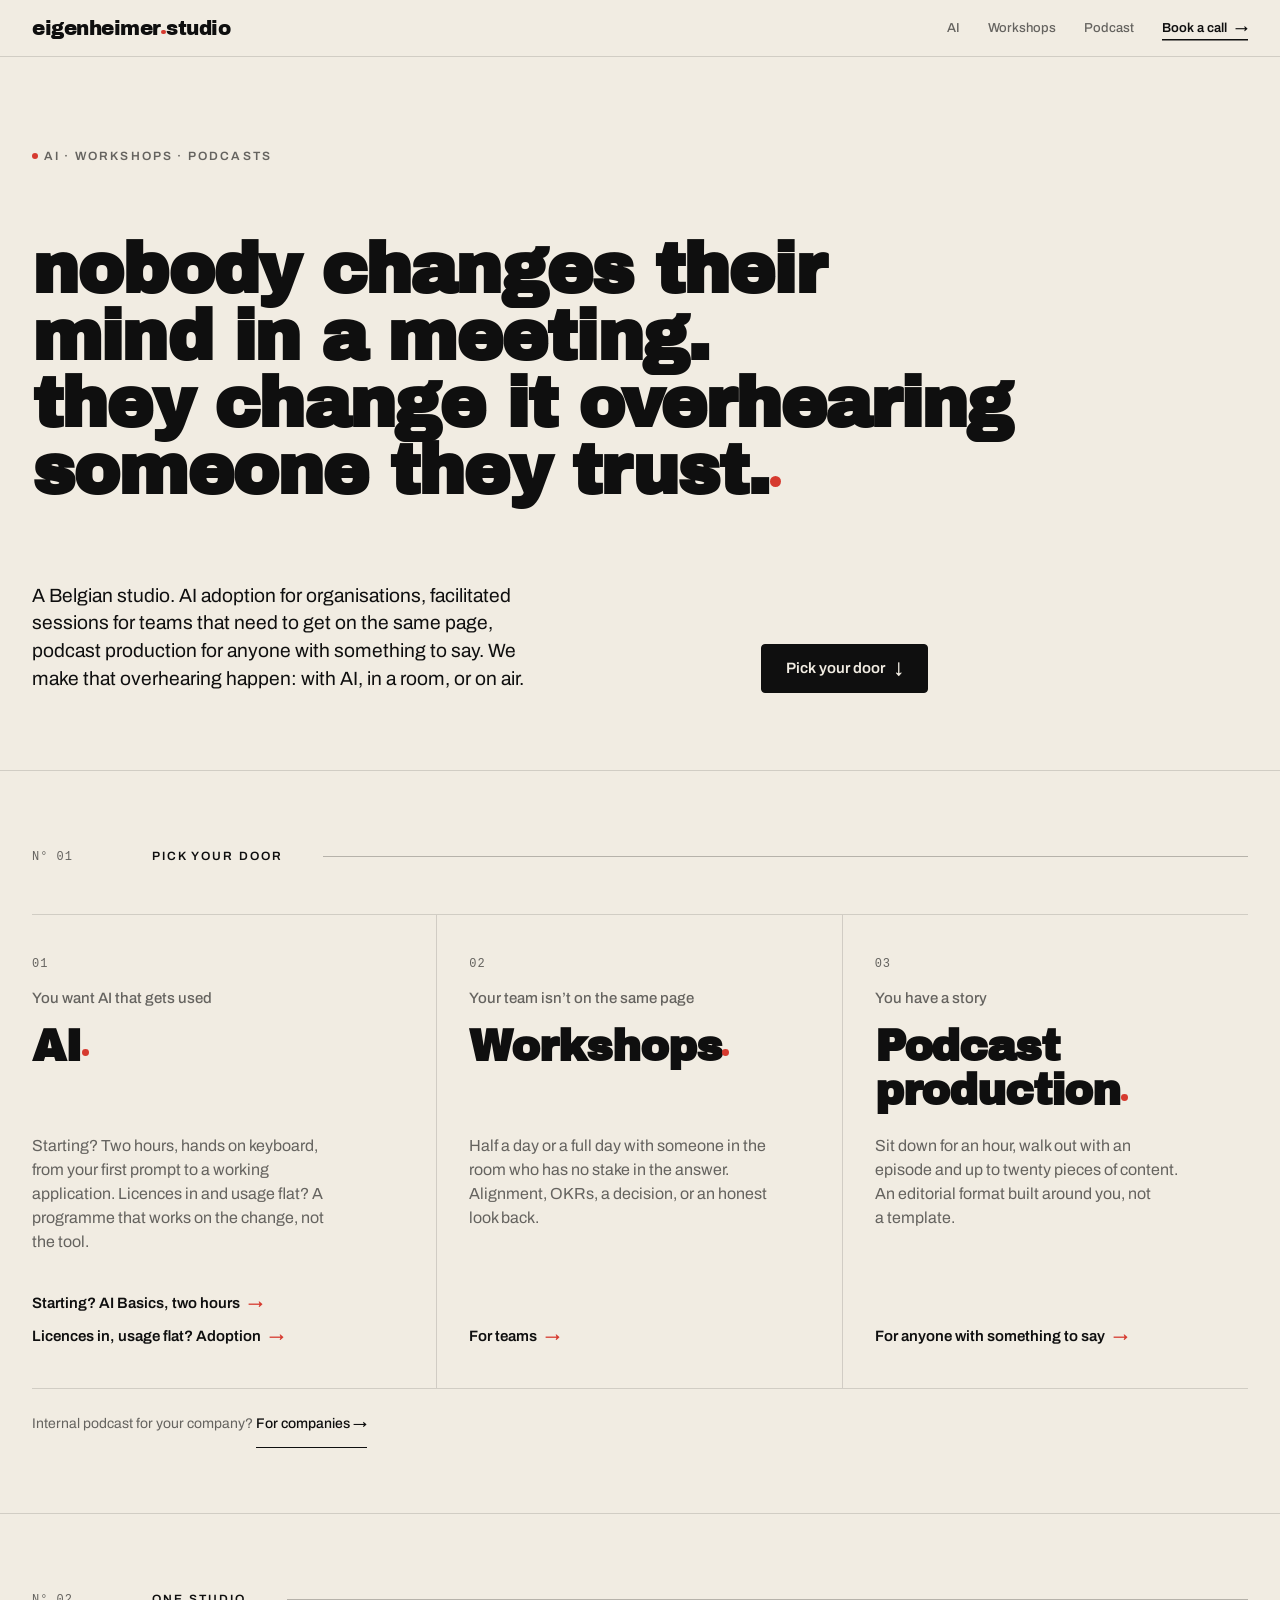
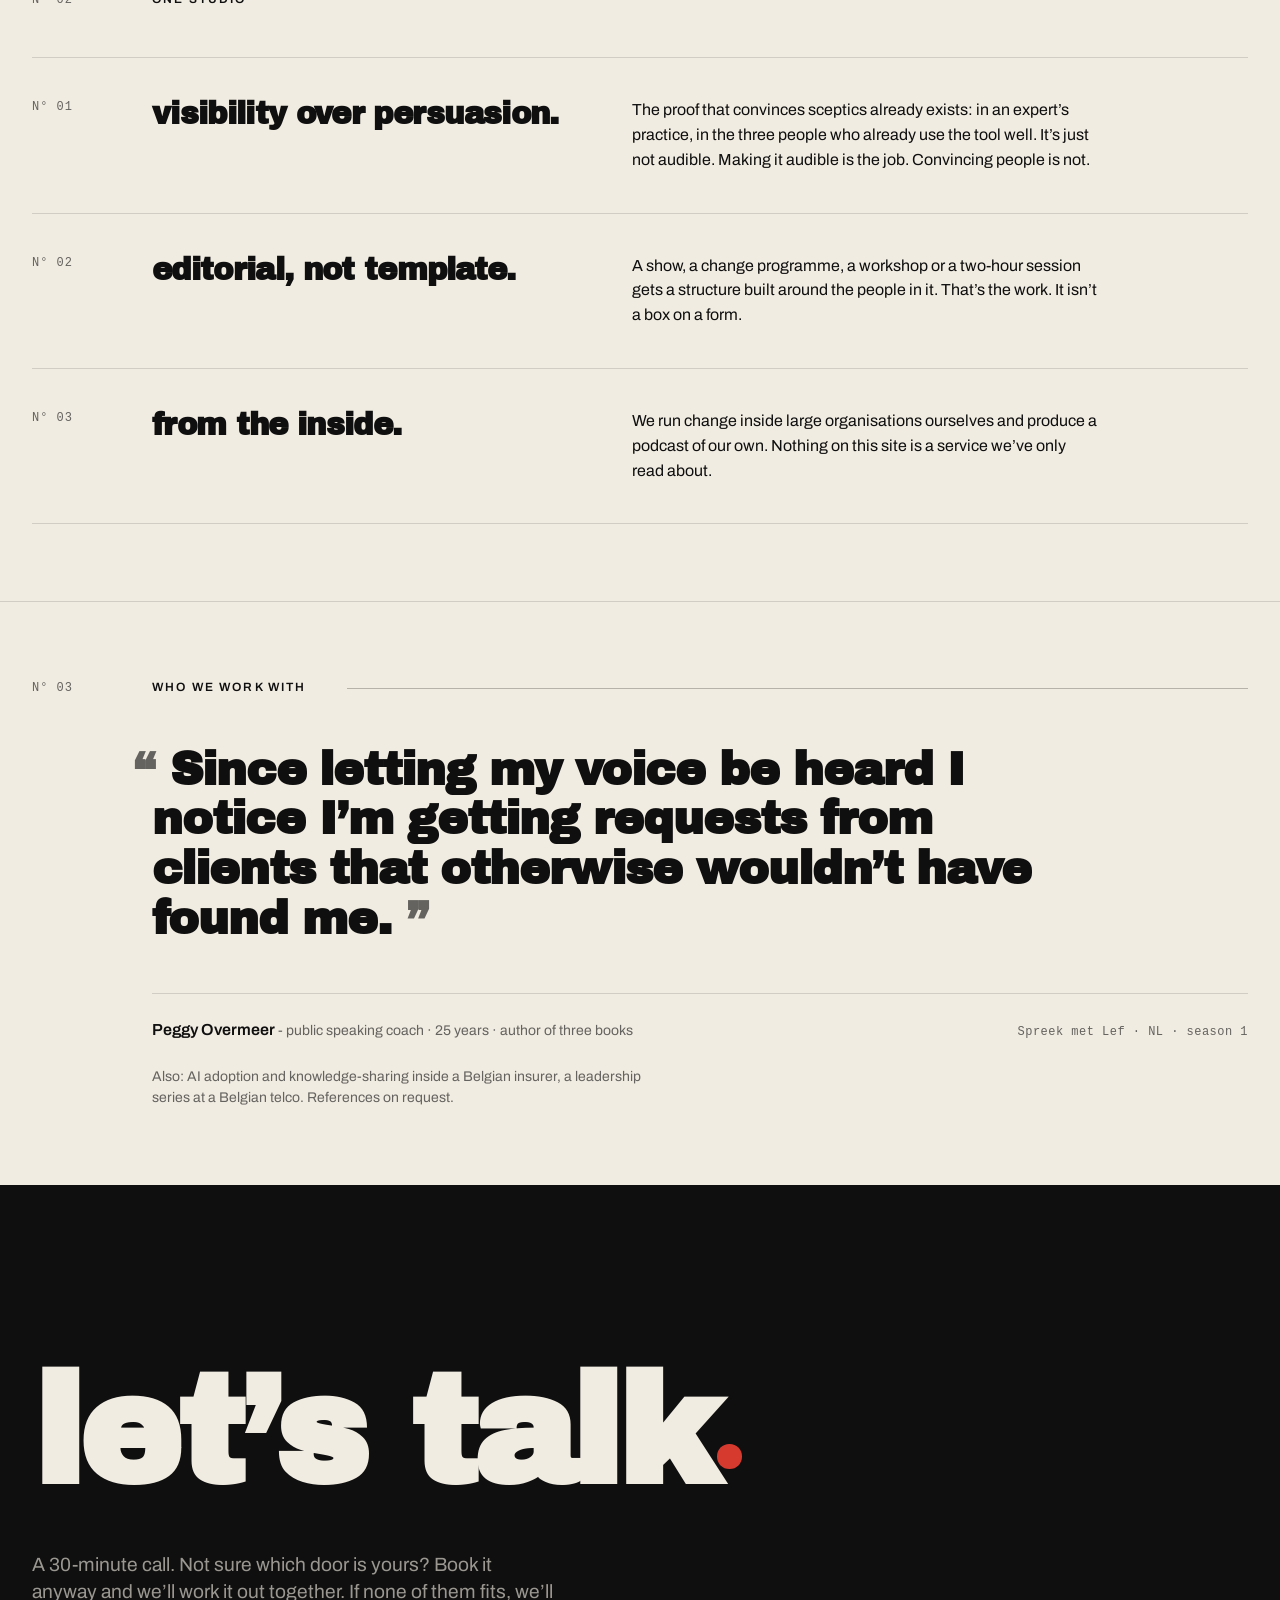
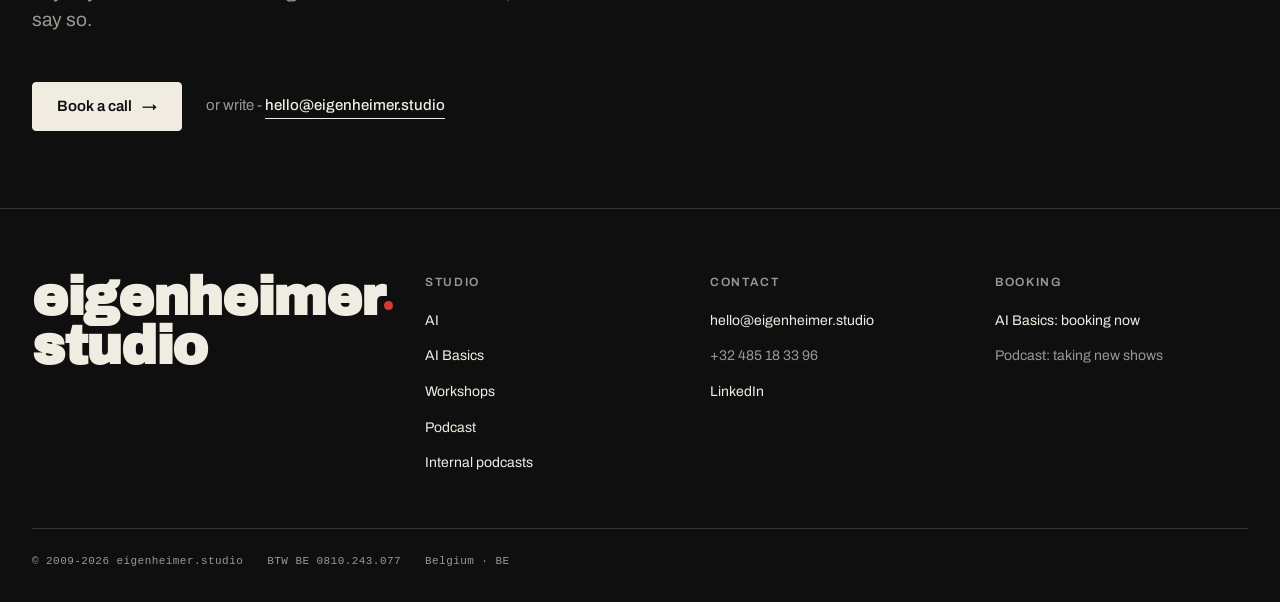
==== commit dea66482: "Start the copyright line in 2009, the founding year of the company All nine pages now read 2009-2026" ====
--- a/index.html
+++ b/index.html
@@ -33,6 +33,7 @@
     "logo": "https://eigenheimer.studio/apple-touch-icon.png",
     "email": "hello@eigenheimer.studio",
     "telephone": "+32485183396",
+    "foundingDate": "2009",
     "vatID": "BE0810243077",
     "areaServed": "BE",
     "knowsLanguage": ["nl", "en"]
@@ -249,7 +250,7 @@
         </div>
       </div>
       <div class="legal">
-        <span>© 2024-2026 eigenheimer.studio</span>
+        <span>© 2009-2026 eigenheimer.studio</span>
         <span>BTW BE 0810.243.077</span>
         <span>Belgium · BE</span>
       </div>
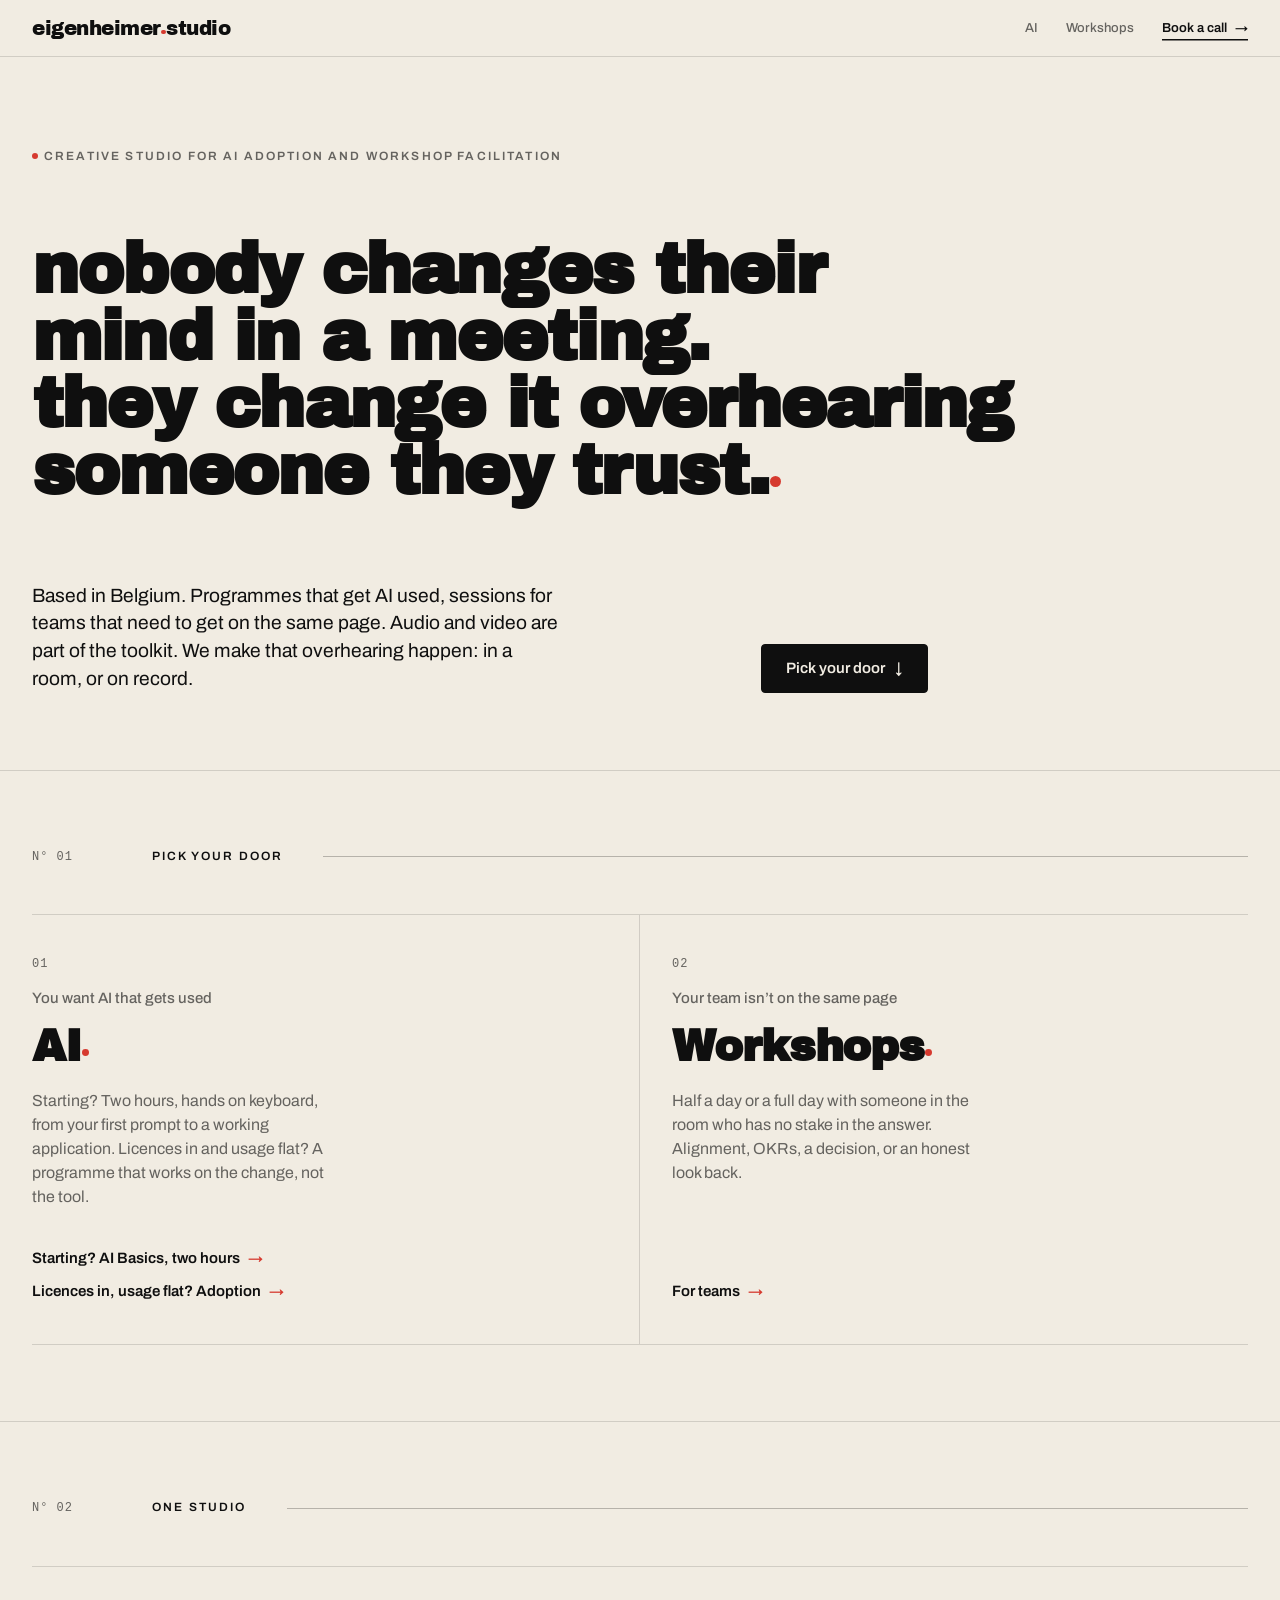
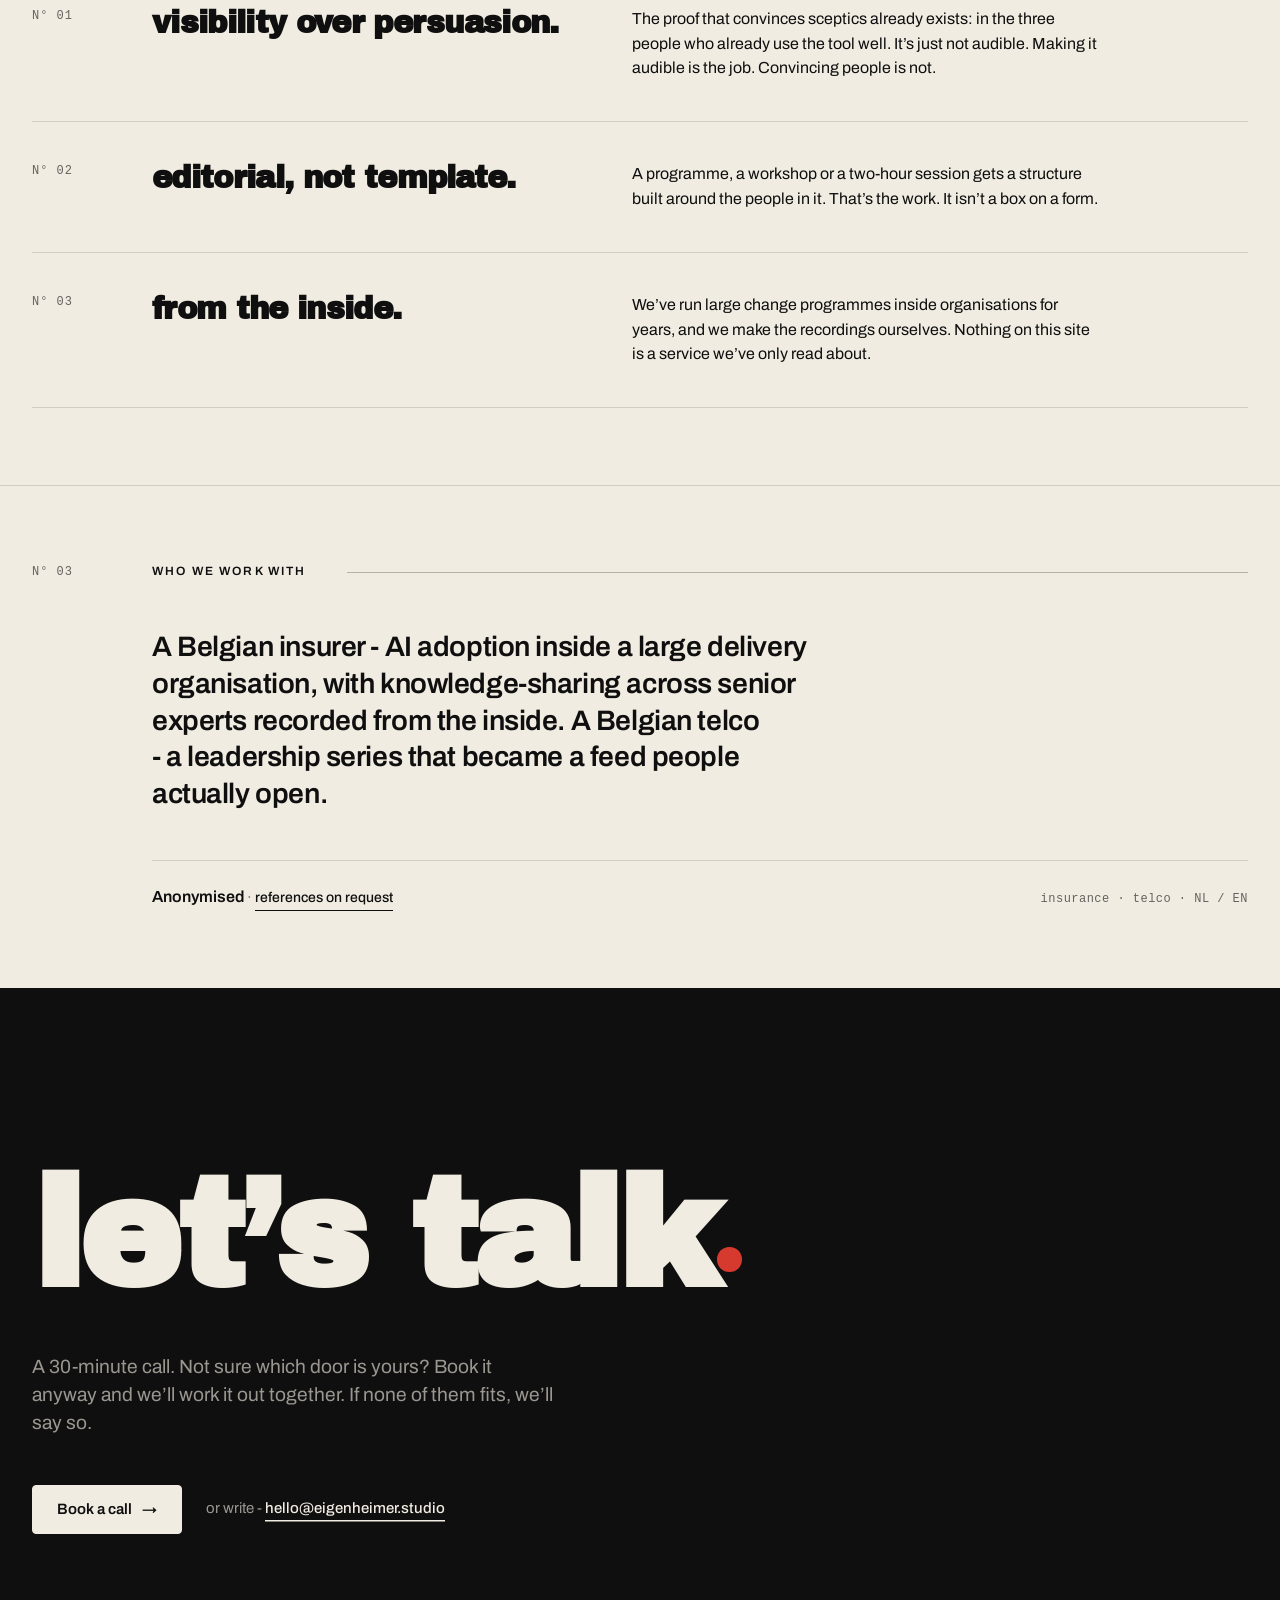
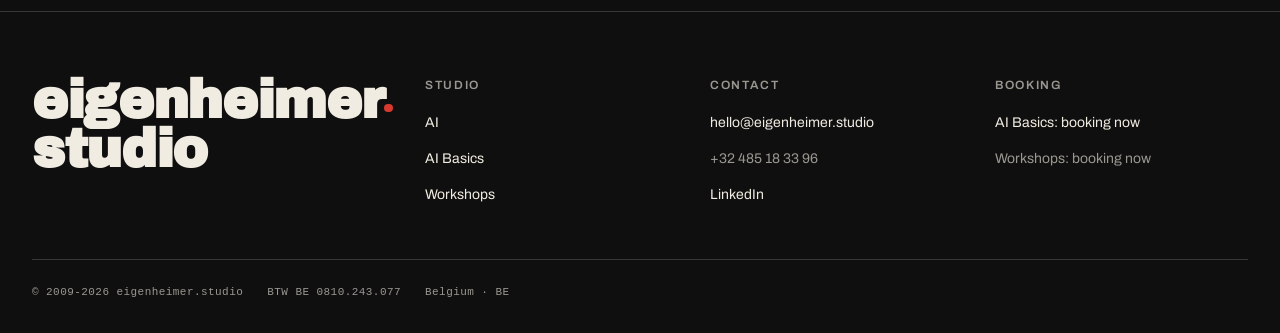
==== commit 56eae3f6: "Retire the podcast and for-companies doors; refocus on AI adoption and workshops Remove /podcast/ an" ====
--- a/index.html
+++ b/index.html
@@ -5,15 +5,15 @@
   <meta name="viewport" content="width=device-width, initial-scale=1" />
   <link rel="preconnect" href="https://fonts.googleapis.com" />
   <link rel="preconnect" href="https://fonts.gstatic.com" crossorigin />
-  <title>eigenheimer.studio - AI adoption, workshops, podcasts</title>
-  <meta name="description" content="A Belgian studio for people with something to say and organisations that need to hear it. AI adoption for organisations, facilitated workshops for teams, podcast production for people with something to say. Plus a two-hour AI Basics session to get started." />
+  <title>eigenheimer.studio - Creative studio for AI adoption and workshop facilitation</title>
+  <meta name="description" content="A Belgian creative studio for AI adoption and workshop facilitation. Adoption programmes that get AI used, a two-hour AI Basics session to get started, and half-day or full-day sessions for teams that need to get on the same page." />
 
   <link rel="canonical" href="https://eigenheimer.studio/" />
   <meta property="og:type" content="website" />
   <meta property="og:site_name" content="eigenheimer.studio" />
   <meta property="og:url" content="https://eigenheimer.studio/" />
-  <meta property="og:title" content="eigenheimer.studio - AI adoption, workshops, podcasts" />
-  <meta property="og:description" content="A Belgian studio for people with something to say and organisations that need to hear it. AI adoption for organisations, facilitated workshops for teams, podcast production for people with something to say. Plus a two-hour AI Basics session to get started." />
+  <meta property="og:title" content="eigenheimer.studio - Creative studio for AI adoption and workshop facilitation" />
+  <meta property="og:description" content="A Belgian creative studio for AI adoption and workshop facilitation. Adoption programmes that get AI used, a two-hour AI Basics session to get started, and half-day or full-day sessions for teams that need to get on the same page." />
   <meta property="og:image" content="https://eigenheimer.studio/og/home.png" />
   <meta property="og:image:width" content="1200" />
   <meta property="og:image:height" content="630" />
@@ -29,6 +29,7 @@
     "@type": "Organization",
     "name": "eigenheimer.studio",
     "alternateName": "Studio Eigenheimer",
+    "slogan": "Creative studio for AI adoption and workshop facilitation",
     "url": "https://eigenheimer.studio/",
     "logo": "https://eigenheimer.studio/apple-touch-icon.png",
     "email": "hello@eigenheimer.studio",
@@ -55,7 +56,6 @@
       <nav class="header-nav" aria-label="Services">
         <a class="header-link" href="/ai/">AI</a>
         <a class="header-link" href="/workshops/">Workshops</a>
-        <a class="header-link" href="/podcast/">Podcast</a>
         <a class="header-link header-link--all" href="/#doors">Services <span aria-hidden="true">→</span></a>
         <a class="header-cta" href="https://calendar.app.google/Z82jjABjgTt32B2P7" target="_blank" rel="noopener">Book a call <span aria-hidden="true">→</span><span class="sr-only"> (opens in a new tab)</span></a>
       </nav>
@@ -68,7 +68,7 @@
     <section class="section section--hero" id="top">
       <div class="container">
         <div class="hero-eyebrow">
-          <span><span class="live-dot"></span>AI · Workshops · Podcasts</span>
+          <span class="wrap"><span class="live-dot"></span>Creative studio for <span class="keep">AI</span> adoption and workshop facilitation</span>
         </div>
 
         <h1 class="hero-headline">
@@ -78,10 +78,9 @@
 
         <div class="hero-foot">
           <p class="hero-sub">
-            A Belgian studio. AI adoption for organisations, facilitated
-            sessions for teams that need to get on the same page, podcast
-            production for anyone with something to say. We make that overhearing happen: with AI,
-            in a room, or on air.
+            Based in Belgium. Programmes that get AI used, sessions for teams
+            that need to get on the same page. Audio and video are part of the toolkit. We make
+            that overhearing happen: in a room, or on record.
           </p>
           <div class="hero-cta-block">
             <a class="btn-cta" href="#doors">Pick your door <span aria-hidden="true">↓</span></a>
@@ -119,17 +118,7 @@
               <a class="link" href="/workshops/">For teams <span aria-hidden="true">→</span></a>
             </div>
           </div>
-          <div class="door">
-            <span class="n" aria-hidden="true">03</span>
-            <span class="eyebrow">You have a story</span>
-            <h3 class="head"><a href="/podcast/">Podcast production<span class="red-dot" aria-hidden="true"></span></a></h3>
-            <p class="body">Sit down for an hour, walk out with an episode and up to twenty pieces of content. An editorial format built around you, not a template.</p>
-            <div class="links">
-              <a class="link" href="/podcast/">For anyone with something to say <span aria-hidden="true">→</span></a>
-            </div>
-          </div>
-        </div>
-        <p class="doors-foot">Internal podcast for your company? <a href="/for-companies/">For companies <span aria-hidden="true">→</span></a></p>
+        </div>
       </div>
     </section>
 
@@ -146,8 +135,8 @@
             <span class="n" aria-hidden="true">N° 01</span>
             <h3 class="head">Visibility over persuasion.</h3>
             <p class="body">
-              The proof that convinces sceptics already exists: in an expert’s
-              practice, in the three people who already use the tool well. It’s
+              The proof that convinces sceptics already exists: in the three
+              people who already use the tool well. It’s
               just not audible. Making it audible is the job. Convincing people
               is not.
             </p>
@@ -156,7 +145,7 @@
             <span class="n" aria-hidden="true">N° 02</span>
             <h3 class="head">Editorial, not template.</h3>
             <p class="body">
-              A show, a change programme, a workshop or a two-hour session gets a structure
+              A programme, a workshop or a two-hour session gets a structure
               built around the people in it. That’s the work. It isn’t a
               box on a form.
             </p>
@@ -165,16 +154,16 @@
             <span class="n" aria-hidden="true">N° 03</span>
             <h3 class="head">From the inside.</h3>
             <p class="body">
-              We run change inside large organisations ourselves and produce a
-              podcast of our own. Nothing on this site is a service we’ve only
-              read about.
+              We’ve run large change programmes inside organisations for years,
+              and we make the recordings ourselves. Nothing on this site is a
+              service we’ve only read about.
             </p>
           </div>
         </div>
       </div>
     </section>
 
-    <!-- ── In production - Peggy ──────────────────────────── -->
+    <!-- ── Who we work with ─────────────────────────────── -->
     <section class="section">
       <div class="container">
         <div class="section-head">
@@ -182,19 +171,20 @@
           <h2 class="title-line">Who we work with</h2>
           <span class="rule"></span>
         </div>
-        <div class="proof">
+        <div class="proof proof--refs">
           <blockquote class="quote">
-            <span class="keep">S</span>ince letting my voice be heard <span class="keep">I</span> notice <span class="keep">I</span>’m getting requests from
-            clients that otherwise wouldn’t have found me.
+            A Belgian insurer - AI adoption inside a large delivery
+            organisation, with knowledge-sharing across senior experts recorded
+            from the inside. A Belgian telco - a leadership series that became
+            a feed people actually open.
           </blockquote>
           <div class="attrib">
             <div>
-              <cite class="name">Peggy Overmeer</cite><span class="role"> - public speaking coach · 25 years · author of three books</span>
+              <span class="name">Anonymised</span><span class="role"> · <a href="mailto:hello@eigenheimer.studio?subject=References">references on request</a></span>
             </div>
             <span></span>
-            <span class="show"><span lang="nl">Spreek met Lef</span> · NL · season 1</span>
-          </div>
-          <p class="also">Also: AI adoption and knowledge-sharing inside a Belgian insurer, a leadership series at a Belgian telco. References on request.</p>
+            <span class="show">insurance · telco · NL / EN</span>
+          </div>
         </div>
       </div>
     </section>
@@ -229,8 +219,6 @@
             <a href="/ai/">AI</a>
             <a href="/ai-basics/">AI Basics</a>
             <a href="/workshops/">Workshops</a>
-            <a href="/podcast/">Podcast</a>
-            <a href="/for-companies/">Internal podcasts</a>
           </div>
         </div>
         <div>
@@ -245,7 +233,7 @@
           <div class="label">Booking</div>
           <div class="links">
             <span>AI Basics: booking now</span>
-            <span class="muted">Podcast: taking new shows</span>
+            <span class="muted">Workshops: booking now</span>
           </div>
         </div>
       </div>
--- a/page.css
+++ b/page.css
@@ -274,6 +274,7 @@
   gap: 8px 20px;
 }
 .hero-eyebrow > span { white-space: nowrap; }
+.hero-eyebrow > span.wrap { white-space: normal; }
 .hero-eyebrow .live-dot {
   display: inline-block;
   width: 6px; height: 6px;
@@ -710,7 +711,7 @@
 /* ── Doors - homepage router ─────────────────────────────── */
 .doors {
   display: grid;
-  grid-template-columns: repeat(3, 1fr);
+  grid-template-columns: repeat(2, 1fr);
   grid-template-rows: auto auto auto 1fr auto;
   border-top: 1px solid var(--rule);
   border-bottom: 1px solid var(--rule);
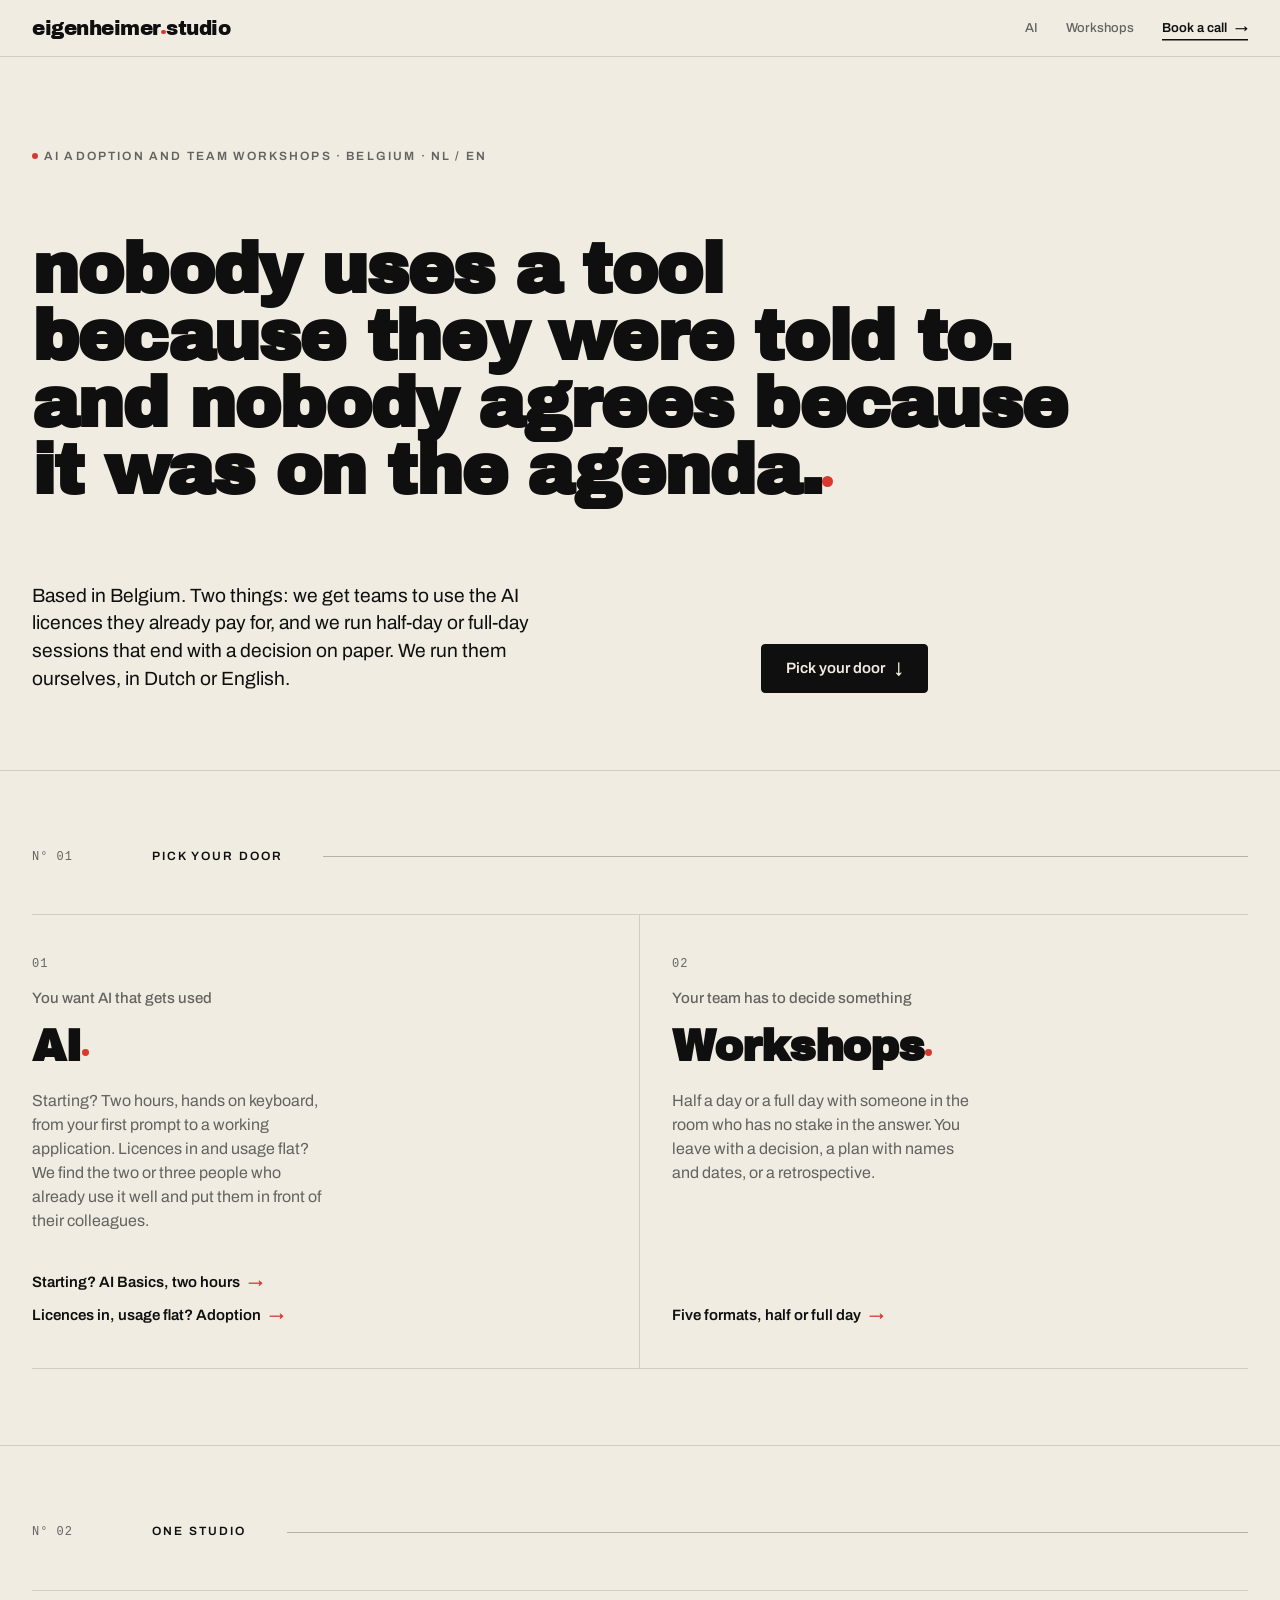
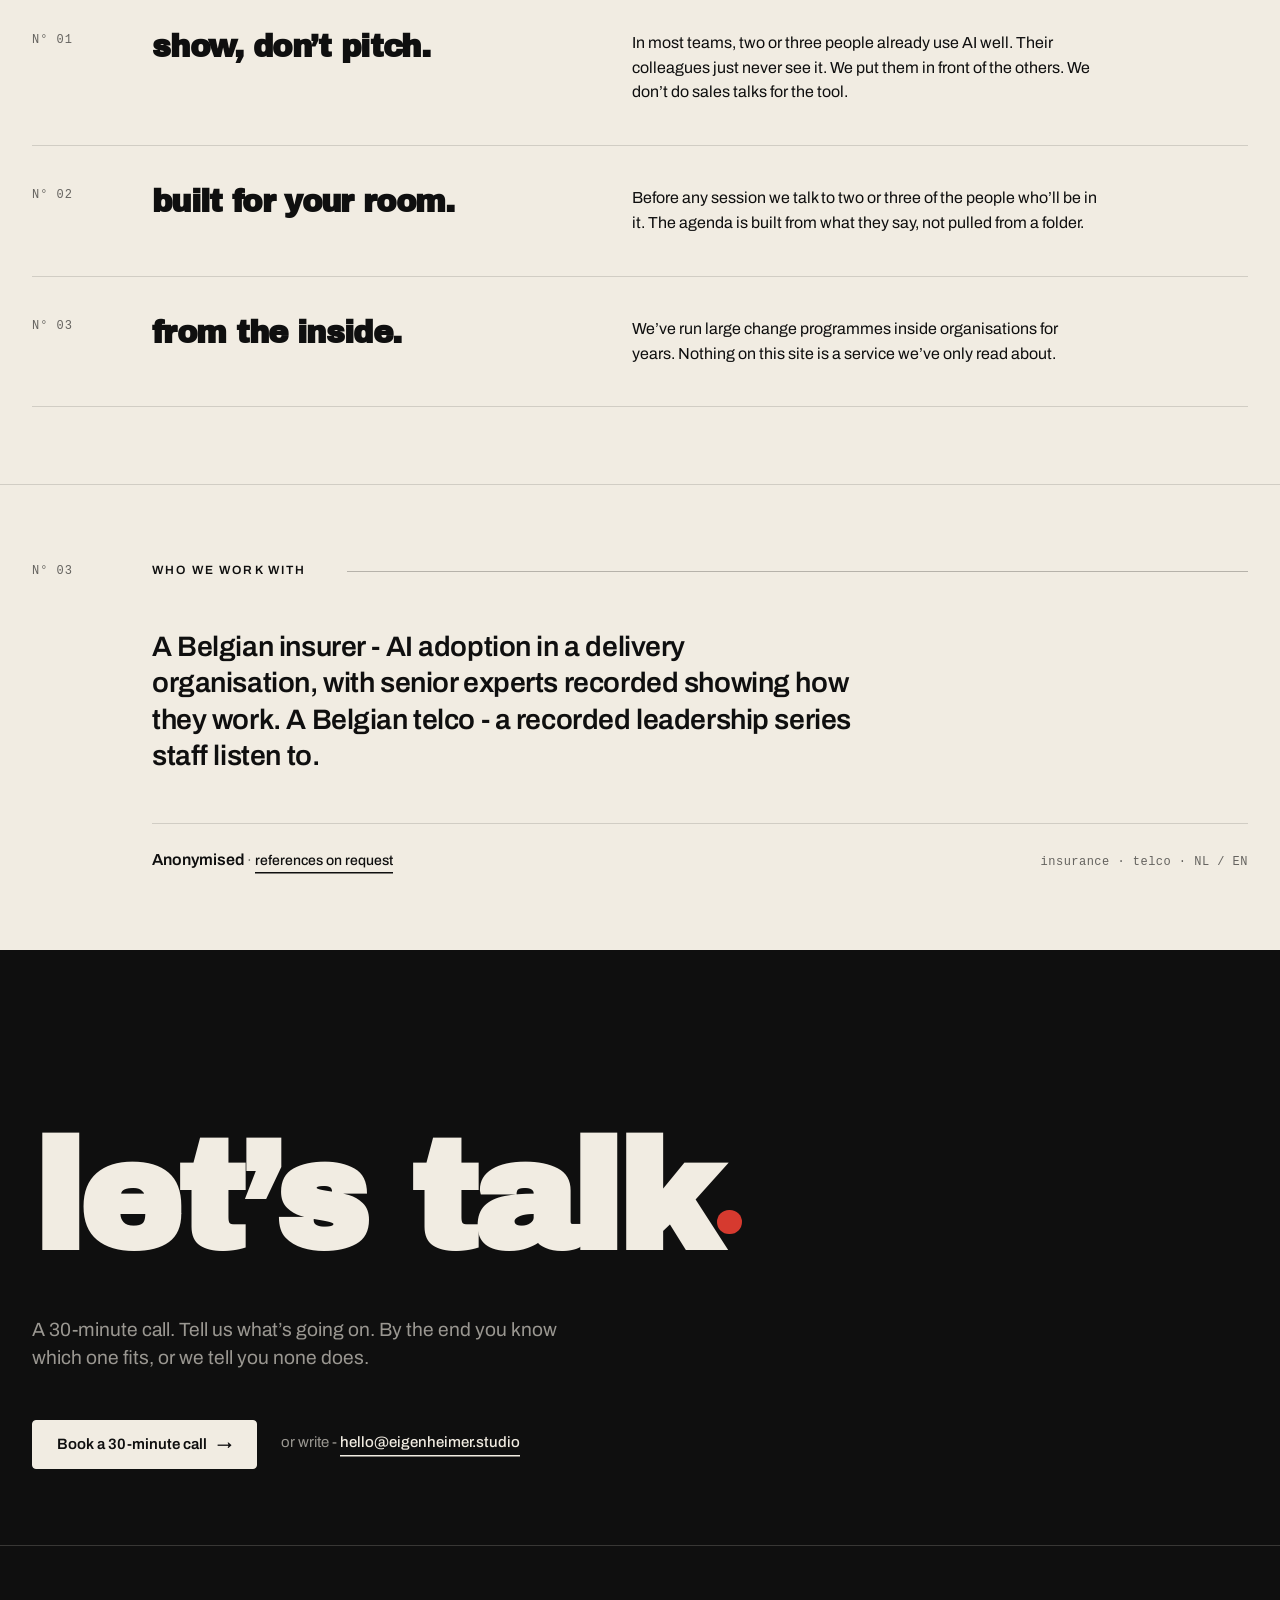
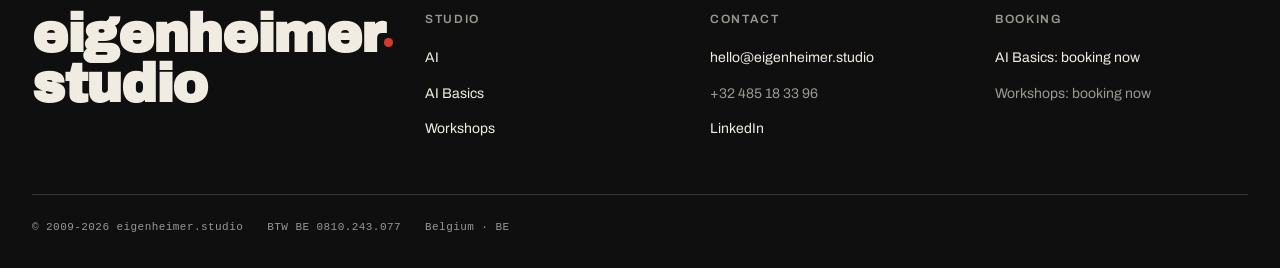
==== commit d6913367: "Make the copy concrete across the site Rewrite vague and consultant-style lines on the homepage, 404" ====
--- a/index.html
+++ b/index.html
@@ -5,15 +5,15 @@
   <meta name="viewport" content="width=device-width, initial-scale=1" />
   <link rel="preconnect" href="https://fonts.googleapis.com" />
   <link rel="preconnect" href="https://fonts.gstatic.com" crossorigin />
-  <title>eigenheimer.studio - Creative studio for AI adoption and workshop facilitation</title>
-  <meta name="description" content="A Belgian creative studio for AI adoption and workshop facilitation. Adoption programmes that get AI used, a two-hour AI Basics session to get started, and half-day or full-day sessions for teams that need to get on the same page." />
+  <title>AI adoption and team workshops in Belgium · eigenheimer.studio</title>
+  <meta name="description" content="A Belgian studio. Two-hour AI Basics sessions for kmo teams, AI adoption programmes for larger organisations, half-day or full-day team workshops. NL / EN." />
 
   <link rel="canonical" href="https://eigenheimer.studio/" />
   <meta property="og:type" content="website" />
   <meta property="og:site_name" content="eigenheimer.studio" />
   <meta property="og:url" content="https://eigenheimer.studio/" />
-  <meta property="og:title" content="eigenheimer.studio - Creative studio for AI adoption and workshop facilitation" />
-  <meta property="og:description" content="A Belgian creative studio for AI adoption and workshop facilitation. Adoption programmes that get AI used, a two-hour AI Basics session to get started, and half-day or full-day sessions for teams that need to get on the same page." />
+  <meta property="og:title" content="AI adoption and team workshops in Belgium · eigenheimer.studio" />
+  <meta property="og:description" content="A Belgian studio. Two-hour AI Basics sessions for kmo teams, AI adoption programmes for larger organisations, half-day or full-day team workshops. NL / EN." />
   <meta property="og:image" content="https://eigenheimer.studio/og/home.png" />
   <meta property="og:image:width" content="1200" />
   <meta property="og:image:height" content="630" />
@@ -29,7 +29,7 @@
     "@type": "Organization",
     "name": "eigenheimer.studio",
     "alternateName": "Studio Eigenheimer",
-    "slogan": "Creative studio for AI adoption and workshop facilitation",
+    "slogan": "AI adoption and team workshops · Belgium · NL / EN",
     "url": "https://eigenheimer.studio/",
     "logo": "https://eigenheimer.studio/apple-touch-icon.png",
     "email": "hello@eigenheimer.studio",
@@ -68,19 +68,19 @@
     <section class="section section--hero" id="top">
       <div class="container">
         <div class="hero-eyebrow">
-          <span class="wrap"><span class="live-dot"></span>Creative studio for <span class="keep">AI</span> adoption and workshop facilitation</span>
+          <span class="wrap"><span class="live-dot"></span><span class="keep">AI</span> adoption and team workshops · Belgium · NL / EN</span>
         </div>
 
         <h1 class="hero-headline">
-          <span class="line">Nobody changes their mind in a meeting.</span>
-          <span class="line">They change it overhearing someone they <span class="nobr">trust.<span class="red-dot" aria-hidden="true"></span></span></span>
+          <span class="line">nobody uses a tool because they were told to.</span>
+          <span class="line">and nobody agrees because it was on the <span class="nobr">agenda.<span class="red-dot" aria-hidden="true"></span></span></span>
         </h1>
 
         <div class="hero-foot">
           <p class="hero-sub">
-            Based in Belgium. Programmes that get AI used, sessions for teams
-            that need to get on the same page. Audio and video are part of the toolkit. We make
-            that overhearing happen: in a room, or on record.
+            Based in Belgium. Two things: we get teams to use the AI licences
+            they already pay for, and we run half-day or full-day sessions that
+            end with a decision on paper. We run them ourselves, in Dutch or English.
           </p>
           <div class="hero-cta-block">
             <a class="btn-cta" href="#doors">Pick your door <span aria-hidden="true">↓</span></a>
@@ -103,7 +103,7 @@
             <span class="n" aria-hidden="true">01</span>
             <span class="eyebrow">You want AI that gets used</span>
             <h3 class="head"><a href="/ai/">AI<span class="red-dot" aria-hidden="true"></span></a></h3>
-            <p class="body">Starting? Two hours, hands on keyboard, from your first prompt to a working application. Licences in and usage flat? A programme that works on the change, not the tool.</p>
+            <p class="body">Starting? Two hours, hands on keyboard, from your first prompt to a working application. Licences in and usage flat? We find the two or three people who already use it well and put them in front of their colleagues.</p>
             <div class="links">
               <a class="link" href="/ai-basics/">Starting? AI Basics, two hours <span aria-hidden="true">→</span></a>
               <a class="link" href="/ai/#programme">Licences in, usage flat? Adoption <span aria-hidden="true">→</span></a>
@@ -111,11 +111,11 @@
           </div>
           <div class="door">
             <span class="n" aria-hidden="true">02</span>
-            <span class="eyebrow">Your team isn’t on the same page</span>
+            <span class="eyebrow">Your team has to decide something</span>
             <h3 class="head"><a href="/workshops/">Workshops<span class="red-dot" aria-hidden="true"></span></a></h3>
-            <p class="body">Half a day or a full day with someone in the room who has no stake in the answer. Alignment, OKRs, a decision, or an honest look back.</p>
+            <p class="body">Half a day or a full day with someone in the room who has no stake in the answer. You leave with a decision, a plan with names and dates, or a retrospective.</p>
             <div class="links">
-              <a class="link" href="/workshops/">For teams <span aria-hidden="true">→</span></a>
+              <a class="link" href="/workshops/">Five formats, half or full day <span aria-hidden="true">→</span></a>
             </div>
           </div>
         </div>
@@ -133,30 +133,28 @@
         <div class="diff">
           <div class="diff-row">
             <span class="n" aria-hidden="true">N° 01</span>
-            <h3 class="head">Visibility over persuasion.</h3>
+            <h3 class="head">Show, don’t pitch.</h3>
             <p class="body">
-              The proof that convinces sceptics already exists: in the three
-              people who already use the tool well. It’s
-              just not audible. Making it audible is the job. Convincing people
-              is not.
+              In most teams, two or three people already use AI well. Their
+              colleagues just never see it. We put them in front of the others.
+              We don’t do sales talks for the tool.
             </p>
           </div>
           <div class="diff-row">
             <span class="n" aria-hidden="true">N° 02</span>
-            <h3 class="head">Editorial, not template.</h3>
+            <h3 class="head">Built for your room.</h3>
             <p class="body">
-              A programme, a workshop or a two-hour session gets a structure
-              built around the people in it. That’s the work. It isn’t a
-              box on a form.
+              Before any session we talk to two or three of the people who’ll be
+              in it. The agenda is built from what they say, not pulled from a
+              folder.
             </p>
           </div>
           <div class="diff-row">
             <span class="n" aria-hidden="true">N° 03</span>
             <h3 class="head">From the inside.</h3>
             <p class="body">
-              We’ve run large change programmes inside organisations for years,
-              and we make the recordings ourselves. Nothing on this site is a
-              service we’ve only read about.
+              We’ve run large change programmes inside organisations for years.
+              Nothing on this site is a service we’ve only read about.
             </p>
           </div>
         </div>
@@ -173,10 +171,9 @@
         </div>
         <div class="proof proof--refs">
           <blockquote class="quote">
-            A Belgian insurer - AI adoption inside a large delivery
-            organisation, with knowledge-sharing across senior experts recorded
-            from the inside. A Belgian telco - a leadership series that became
-            a feed people actually open.
+            A Belgian insurer&nbsp;- AI adoption in a delivery organisation,
+            with senior experts recorded showing how they work. A Belgian
+            telco&nbsp;- a recorded leadership series staff listen to.
           </blockquote>
           <div class="attrib">
             <div>
@@ -194,13 +191,13 @@
       <div class="container">
         <h2>let’s talk<span class="red-dot" aria-hidden="true"></span></h2>
         <p class="sub">
-          A 30-minute call. Not sure which door is yours? Book it anyway and
-          we’ll work it out together. If none of them fits, we’ll say so.
+          A 30-minute call. Tell us what’s going on. By the end you know which
+          one fits, or we tell you none does.
         </p>
         <div class="ctas">
-          <a class="btn-cta" href="https://calendar.app.google/Z82jjABjgTt32B2P7" target="_blank" rel="noopener">Book a call <span aria-hidden="true">→</span><span class="sr-only"> (opens in a new tab)</span></a>
+          <a class="btn-cta" href="https://calendar.app.google/Z82jjABjgTt32B2P7" target="_blank" rel="noopener">Book a 30-minute call <span aria-hidden="true">→</span><span class="sr-only"> (opens in a new tab)</span></a>
           <span class="write">
-            or write - <a href="mailto:hello@eigenheimer.studio">hello@eigenheimer.studio</a>
+            or write&nbsp;- <a href="mailto:hello@eigenheimer.studio">hello@eigenheimer.studio</a>
           </span>
         </div>
       </div>
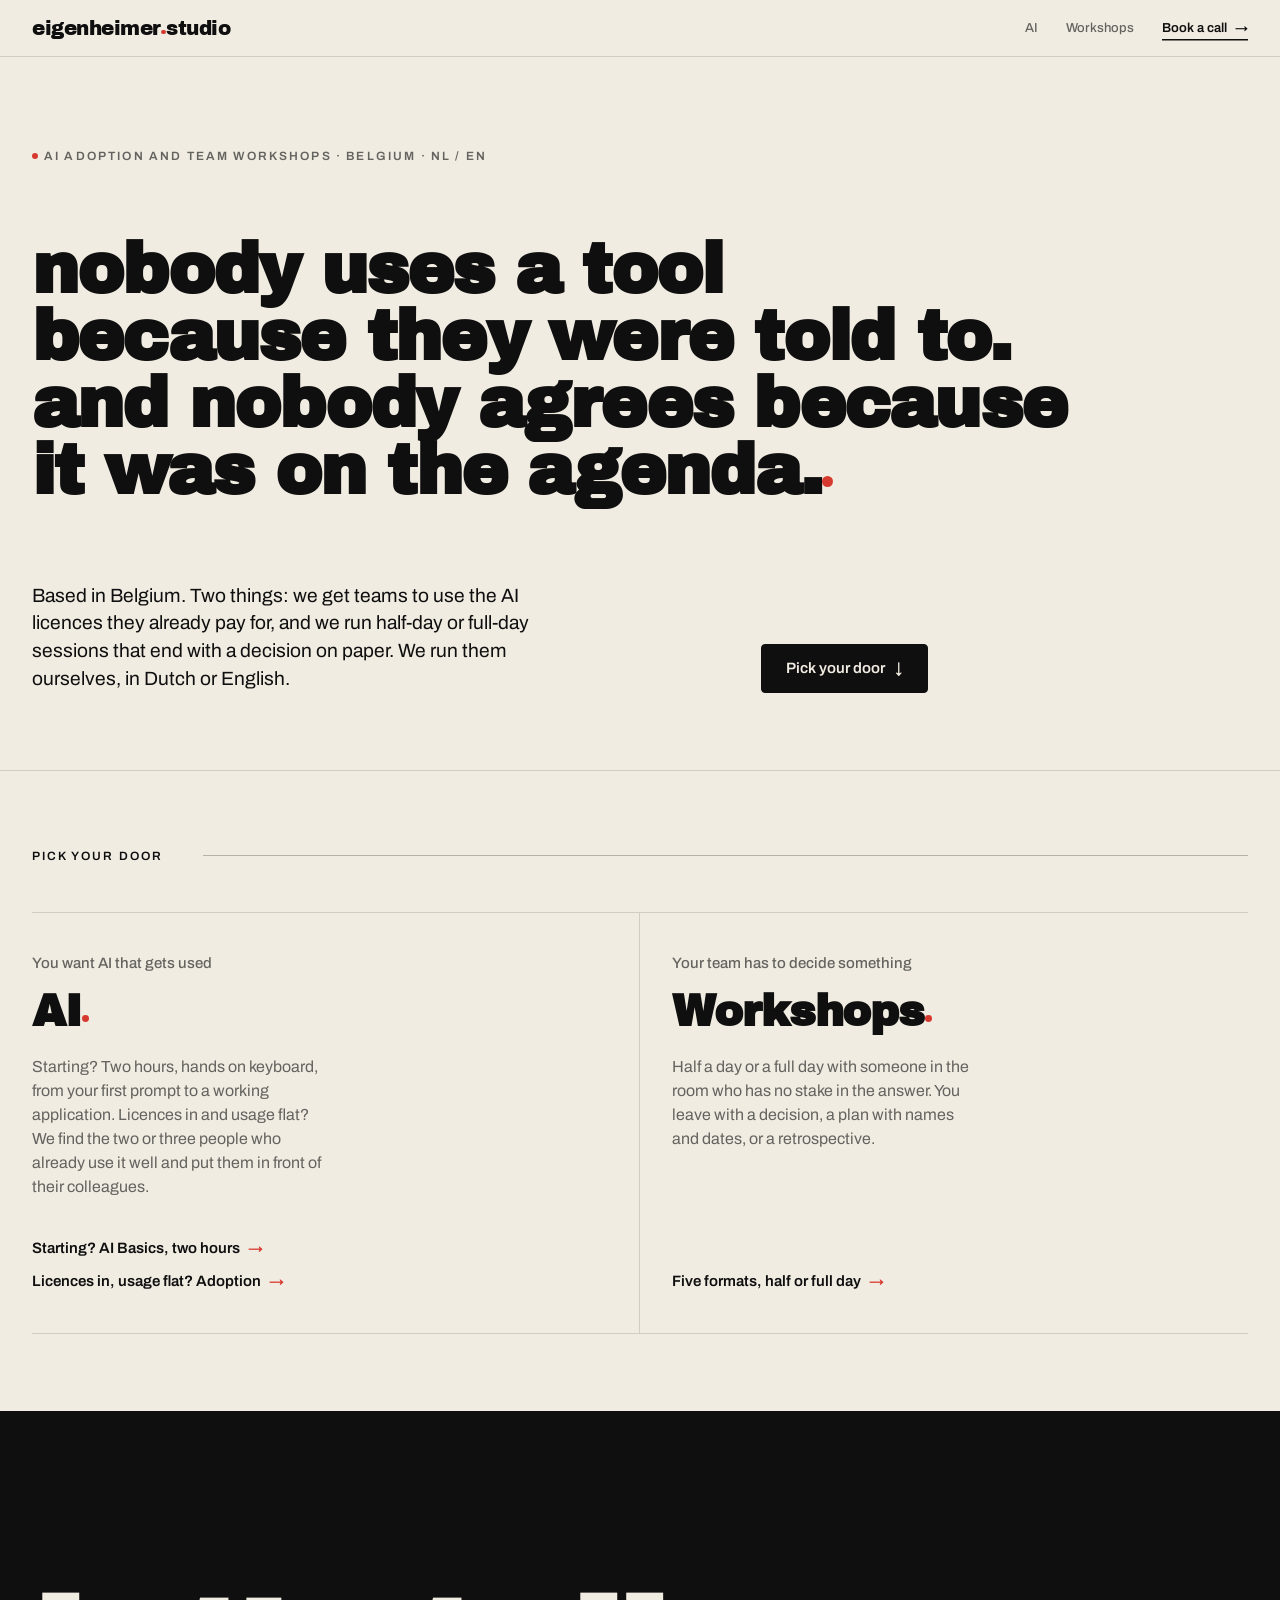
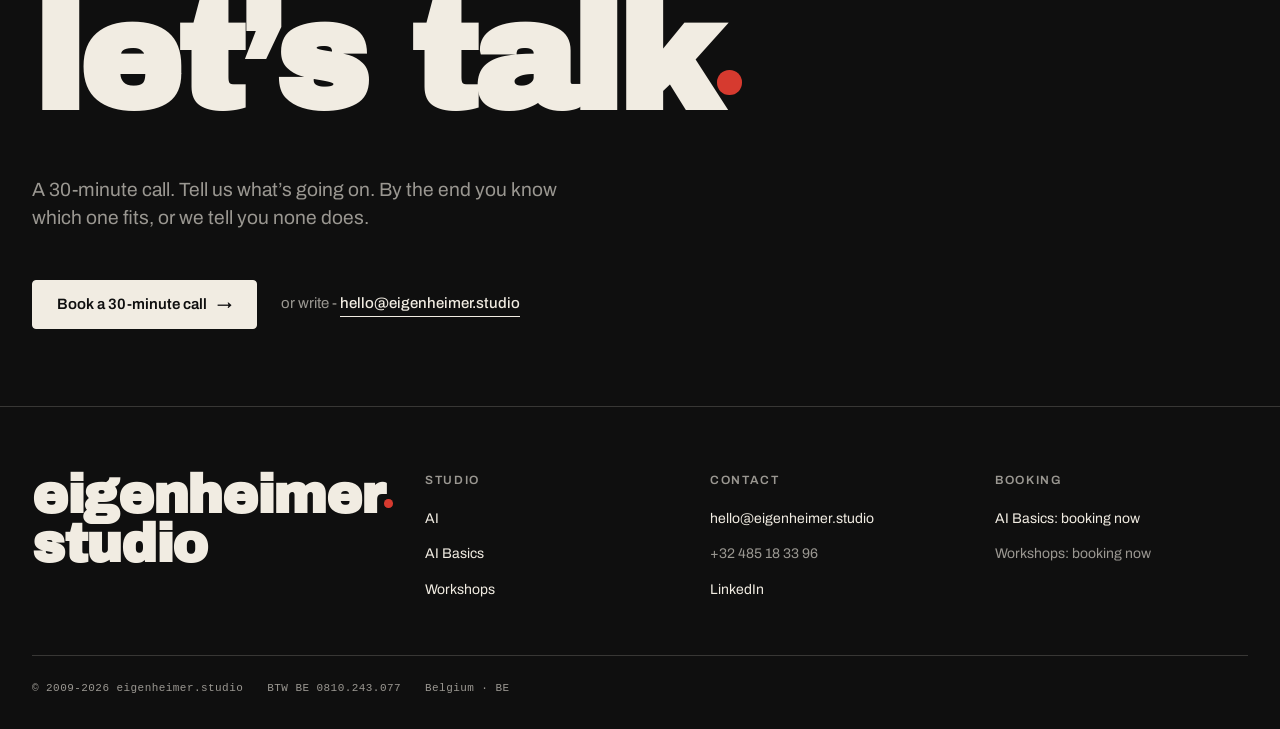
==== commit cf016985: "Drop section and item numbering; trim the homepage Remove the "One studio" and "Who we work with" se" ====
--- a/index.html
+++ b/index.html
@@ -94,13 +94,11 @@
     <section class="section" id="doors">
       <div class="container">
         <div class="section-head">
-          <span class="num" aria-hidden="true">N° 01</span>
           <h2 class="title-line">Pick your door</h2>
           <span class="rule"></span>
         </div>
         <div class="doors">
           <div class="door">
-            <span class="n" aria-hidden="true">01</span>
             <span class="eyebrow">You want AI that gets used</span>
             <h3 class="head"><a href="/ai/">AI<span class="red-dot" aria-hidden="true"></span></a></h3>
             <p class="body">Starting? Two hours, hands on keyboard, from your first prompt to a working application. Licences in and usage flat? We find the two or three people who already use it well and put them in front of their colleagues.</p>
@@ -110,77 +108,12 @@
             </div>
           </div>
           <div class="door">
-            <span class="n" aria-hidden="true">02</span>
             <span class="eyebrow">Your team has to decide something</span>
             <h3 class="head"><a href="/workshops/">Workshops<span class="red-dot" aria-hidden="true"></span></a></h3>
             <p class="body">Half a day or a full day with someone in the room who has no stake in the answer. You leave with a decision, a plan with names and dates, or a retrospective.</p>
             <div class="links">
               <a class="link" href="/workshops/">Five formats, half or full day <span aria-hidden="true">→</span></a>
             </div>
-          </div>
-        </div>
-      </div>
-    </section>
-
-    <!-- ── One studio ──────────────────────────────────────── -->
-    <section class="section">
-      <div class="container">
-        <div class="section-head">
-          <span class="num" aria-hidden="true">N° 02</span>
-          <h2 class="title-line">One studio</h2>
-          <span class="rule"></span>
-        </div>
-        <div class="diff">
-          <div class="diff-row">
-            <span class="n" aria-hidden="true">N° 01</span>
-            <h3 class="head">Show, don’t pitch.</h3>
-            <p class="body">
-              In most teams, two or three people already use AI well. Their
-              colleagues just never see it. We put them in front of the others.
-              We don’t do sales talks for the tool.
-            </p>
-          </div>
-          <div class="diff-row">
-            <span class="n" aria-hidden="true">N° 02</span>
-            <h3 class="head">Built for your room.</h3>
-            <p class="body">
-              Before any session we talk to two or three of the people who’ll be
-              in it. The agenda is built from what they say, not pulled from a
-              folder.
-            </p>
-          </div>
-          <div class="diff-row">
-            <span class="n" aria-hidden="true">N° 03</span>
-            <h3 class="head">From the inside.</h3>
-            <p class="body">
-              We’ve run large change programmes inside organisations for years.
-              Nothing on this site is a service we’ve only read about.
-            </p>
-          </div>
-        </div>
-      </div>
-    </section>
-
-    <!-- ── Who we work with ─────────────────────────────── -->
-    <section class="section">
-      <div class="container">
-        <div class="section-head">
-          <span class="num" aria-hidden="true">N° 03</span>
-          <h2 class="title-line">Who we work with</h2>
-          <span class="rule"></span>
-        </div>
-        <div class="proof proof--refs">
-          <blockquote class="quote">
-            A Belgian insurer&nbsp;- AI adoption in a delivery organisation,
-            with senior experts recorded showing how they work. A Belgian
-            telco&nbsp;- a recorded leadership series staff listen to.
-          </blockquote>
-          <div class="attrib">
-            <div>
-              <span class="name">Anonymised</span><span class="role"> · <a href="mailto:hello@eigenheimer.studio?subject=References">references on request</a></span>
-            </div>
-            <span></span>
-            <span class="show">insurance · telco · NL / EN</span>
           </div>
         </div>
       </div>
--- a/page.css
+++ b/page.css
@@ -7,8 +7,8 @@
    - One red dot class (.red-dot). Its size is a custom property (--dot):
      0.22em at text size, 0.16em inside Archivo Black display lock-ups.
      Never more than one red dot per line.
-   - One folio rail (--rail): every N° number, label and quote hangs off
-     the same left column so the page has a spine.
+   - No section or item numbering: headings and rows start at the
+     left edge of the container.
    - Colour on text: --fg-faint is for non-text only. Text that must read
      uses --fg-muted (5.1:1 on bone). Red as a text colour on bone uses
      --accent-press (5.1:1), never --signal (3.9:1). */
@@ -211,7 +211,7 @@
 
 .section-head {
   display: grid;
-  grid-template-columns: var(--rail) auto 1fr;
+  grid-template-columns: auto 1fr;
   column-gap: var(--rail-gap);
   align-items: baseline;
   margin-bottom: var(--s-7);
@@ -253,7 +253,7 @@
 }
 @media (max-width: 540px) {
   .section-head {
-    grid-template-columns: var(--rail) 1fr;
+    grid-template-columns: 1fr;
     row-gap: 12px;
   }
   .section-head .title-line { white-space: normal; letter-spacing: 0.14em; }
@@ -582,7 +582,7 @@
 .deliverables-label { margin-bottom: var(--s-4); max-width: none; }
 .deliverable {
   display: grid;
-  grid-template-columns: var(--rail) 1fr auto;
+  grid-template-columns: 1fr auto;
   column-gap: var(--rail-gap);
   row-gap: 4px;
   padding: 22px 0;
@@ -629,8 +629,8 @@
   .deliverable:hover .n, .deliverable:hover .desc, .deliverable:hover .qty { color: var(--ink); }
 }
 @media (max-width: 540px) {
-  .deliverable { grid-template-columns: var(--rail) 1fr; }
-  .deliverable .qty { grid-column: 2; }
+  .deliverable { grid-template-columns: 1fr; }
+  .deliverable .qty { grid-column: 1; }
 }
 
 /* ── How it works - process ───────────────────────────────── */
@@ -712,7 +712,7 @@
 .doors {
   display: grid;
   grid-template-columns: repeat(2, 1fr);
-  grid-template-rows: auto auto auto 1fr auto;
+  grid-template-rows: auto auto 1fr auto;
   border-top: 1px solid var(--rule);
   border-bottom: 1px solid var(--rule);
 }
@@ -847,7 +847,7 @@
 }
 .diff-row {
   display: grid;
-  grid-template-columns: var(--rail) 1fr 1.4fr;
+  grid-template-columns: 1fr 1.4fr;
   column-gap: var(--rail-gap);
   padding: 40px 0;
   border-top: 1px solid var(--rule);
@@ -898,7 +898,6 @@
   display: grid;
   grid-template-columns: 1fr;
   gap: var(--s-7);
-  padding-left: calc(var(--rail) + var(--rail-gap));
 }
 .proof .quote {
   font-family: var(--font-display);
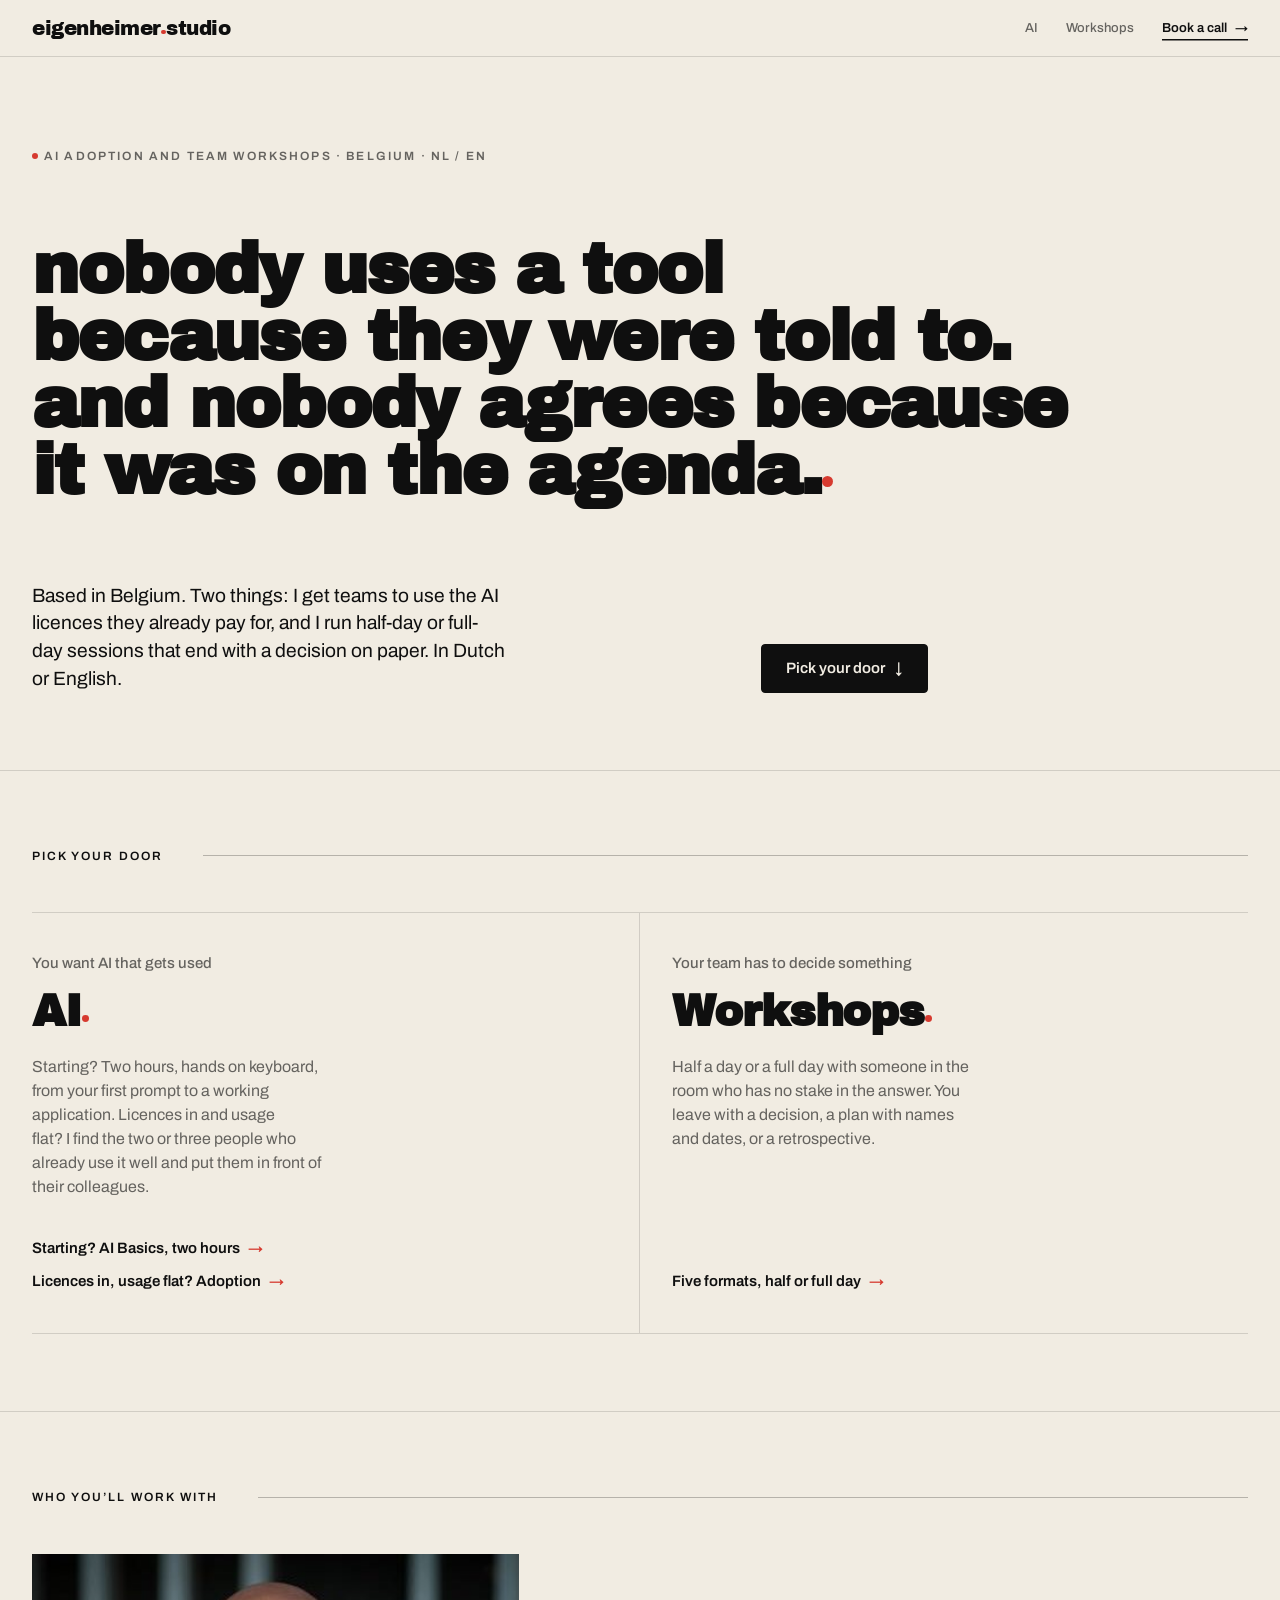
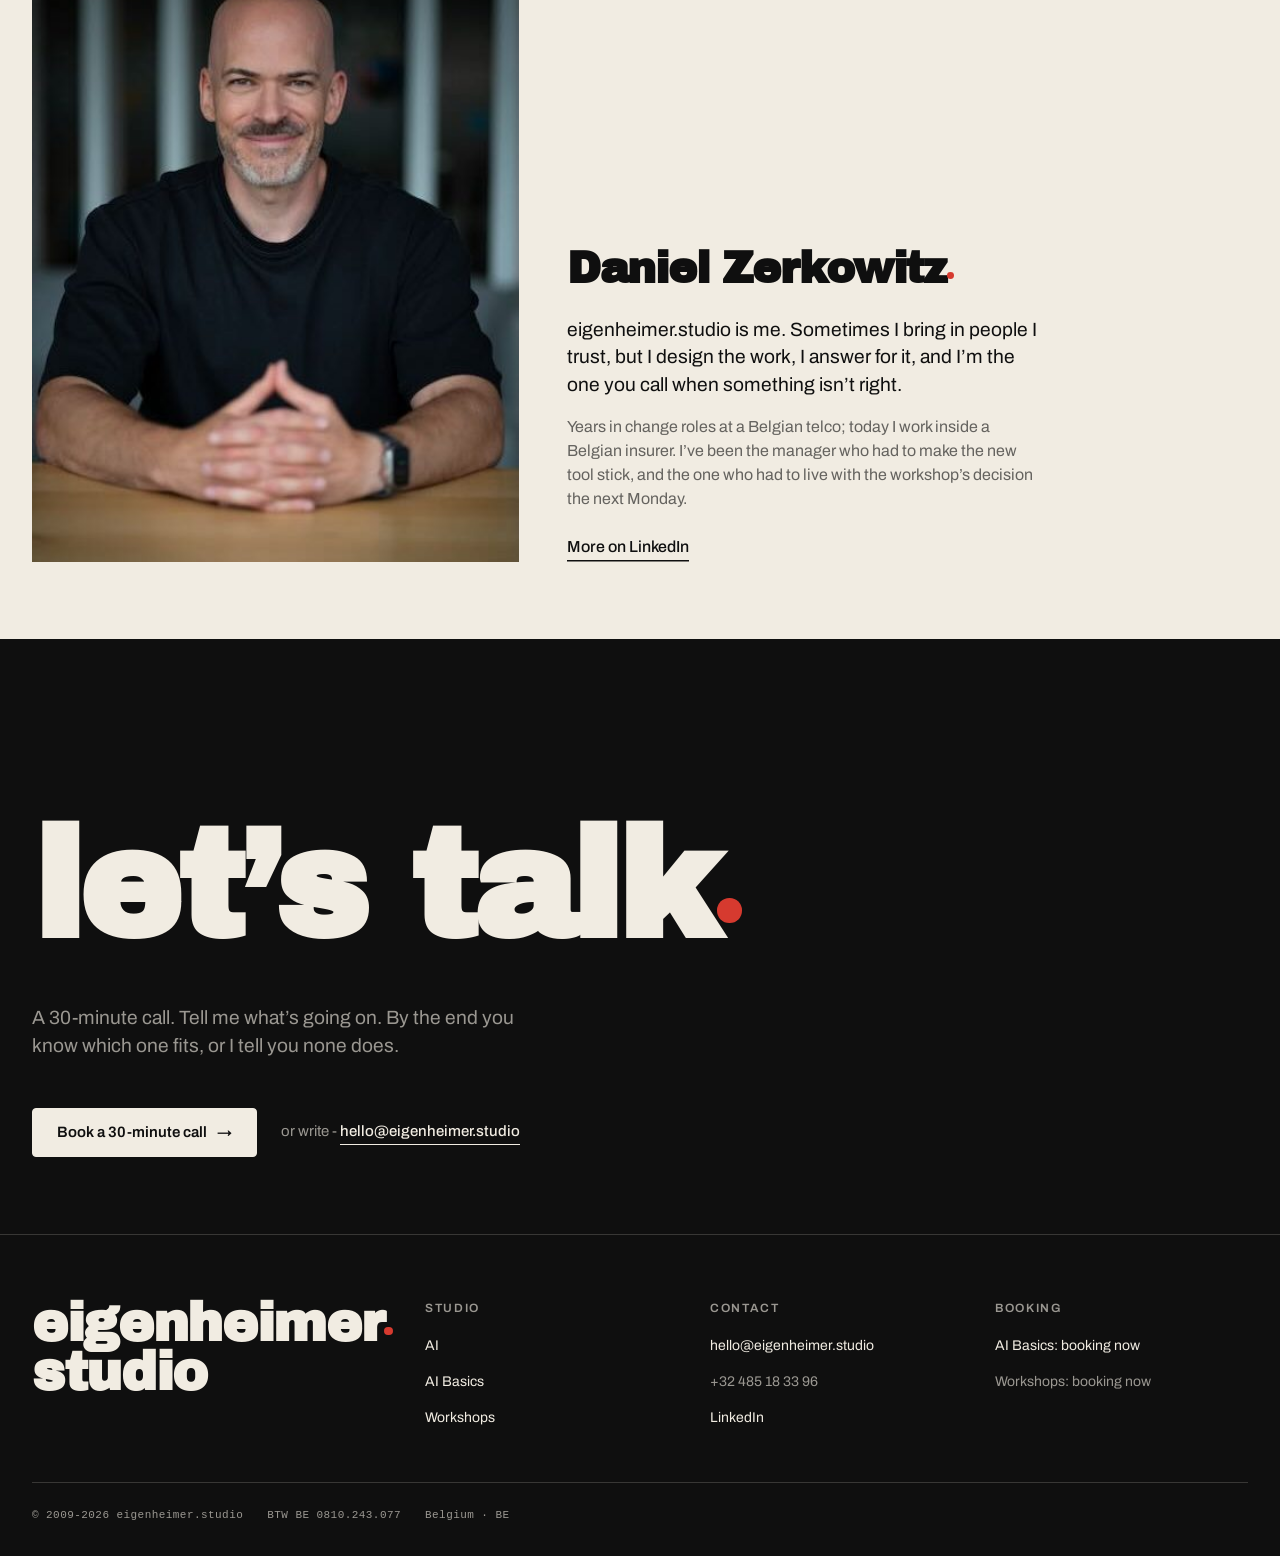
==== commit e6432af0: "Put a face on the studio: portrait section and first-person copy Add a "Who you'll work with" sectio" ====
--- a/index.html
+++ b/index.html
@@ -37,7 +37,13 @@
     "foundingDate": "2009",
     "vatID": "BE0810243077",
     "areaServed": "BE",
-    "knowsLanguage": ["nl", "en"]
+    "knowsLanguage": ["nl", "en"],
+    "founder": {
+      "@type": "Person",
+      "name": "Daniel Zerkowitz",
+      "image": "https://eigenheimer.studio/img/portrait.jpg",
+      "sameAs": ["https://www.linkedin.com/in/danielzerkowitz/"]
+    }
   }
   </script>
 
@@ -78,9 +84,9 @@
 
         <div class="hero-foot">
           <p class="hero-sub">
-            Based in Belgium. Two things: we get teams to use the AI licences
-            they already pay for, and we run half-day or full-day sessions that
-            end with a decision on paper. We run them ourselves, in Dutch or English.
+            Based in Belgium. Two things: I get teams to use the AI licences
+            they already pay for, and I run half-day or full-day sessions that
+            end with a decision on paper. In Dutch or English.
           </p>
           <div class="hero-cta-block">
             <a class="btn-cta" href="#doors">Pick your door <span aria-hidden="true">↓</span></a>
@@ -101,7 +107,7 @@
           <div class="door">
             <span class="eyebrow">You want AI that gets used</span>
             <h3 class="head"><a href="/ai/">AI<span class="red-dot" aria-hidden="true"></span></a></h3>
-            <p class="body">Starting? Two hours, hands on keyboard, from your first prompt to a working application. Licences in and usage flat? We find the two or three people who already use it well and put them in front of their colleagues.</p>
+            <p class="body">Starting? Two hours, hands on keyboard, from your first prompt to a working application. Licences in and usage flat? I find the two or three people who already use it well and put them in front of their colleagues.</p>
             <div class="links">
               <a class="link" href="/ai-basics/">Starting? AI Basics, two hours <span aria-hidden="true">→</span></a>
               <a class="link" href="/ai/#programme">Licences in, usage flat? Adoption <span aria-hidden="true">→</span></a>
@@ -119,13 +125,43 @@
       </div>
     </section>
 
+    <!-- ── Who you'll work with ─────────────────────────────── -->
+    <section class="section" id="about">
+      <div class="container">
+        <div class="section-head">
+          <h2 class="title-line">Who you’ll work with</h2>
+          <span class="rule"></span>
+        </div>
+        <div class="about">
+          <figure class="about-photo">
+            <img src="/img/portrait.jpg" alt="Daniel Zerkowitz" width="427" height="533" loading="lazy" decoding="async" />
+          </figure>
+          <div class="about-text">
+            <h3 class="about-name"><span class="keep">Daniel Zerkowitz</span><span class="red-dot" aria-hidden="true"></span></h3>
+            <p class="about-lead">
+              eigenheimer.studio is me. Sometimes I bring in people I trust,
+              but I design the work, I answer for it, and I’m the one you call
+              when something isn’t right.
+            </p>
+            <p class="about-body">
+              Years in change roles at a Belgian telco; today I work inside a
+              Belgian insurer. I’ve been the manager who had to make the new
+              tool stick, and the one who had to live with the workshop’s
+              decision the next Monday.
+            </p>
+            <a class="link-ul" href="https://www.linkedin.com/in/danielzerkowitz/" rel="me noopener" target="_blank">More on LinkedIn<span class="sr-only"> (opens in a new tab)</span></a>
+          </div>
+        </div>
+      </div>
+    </section>
+
     <!-- ── Final CTA ───────────────────────────────────────── -->
     <section class="final" id="book">
       <div class="container">
         <h2>let’s talk<span class="red-dot" aria-hidden="true"></span></h2>
         <p class="sub">
-          A 30-minute call. Tell us what’s going on. By the end you know which
-          one fits, or we tell you none does.
+          A 30-minute call. Tell me what’s going on. By the end you know which
+          one fits, or I tell you none does.
         </p>
         <div class="ctas">
           <a class="btn-cta" href="https://calendar.app.google/Z82jjABjgTt32B2P7" target="_blank" rel="noopener">Book a 30-minute call <span aria-hidden="true">→</span><span class="sr-only"> (opens in a new tab)</span></a>
--- a/page.css
+++ b/page.css
@@ -87,7 +87,7 @@
   transition: transform var(--dur-base) var(--ease-out);
 }
 .hero-headline .red-dot,
-.door .head .red-dot,
+.door .head .red-dot, .about-name .red-dot,
 .whofor h2 .red-dot, .whofor h3 .red-dot,
 .cascade-ratio .twenty .red-dot,
 .final h2 .red-dot,
@@ -840,6 +840,54 @@
   .door, .door:hover, .door:active { border-color: var(--rule); }
 }
 
+/* ── About - the one person behind the studio ─────────────── */
+.about {
+  display: grid;
+  grid-template-columns: minmax(0, 5fr) minmax(0, 7fr);
+  gap: var(--s-7);
+  align-items: end;
+}
+.about-photo {
+  margin: 0;
+  aspect-ratio: 4 / 5;
+  background: var(--rule);
+  overflow: hidden;
+}
+.about-photo img {
+  display: block;
+  width: 100%;
+  height: 100%;
+  object-fit: cover;
+}
+.about-name {
+  font-family: var(--font-display);
+  font-weight: 900;
+  font-size: clamp(34px, 3.4vw, 52px);
+  line-height: 1.02;
+  letter-spacing: -0.025em;
+  color: var(--ink);
+  margin: 0 0 var(--s-5);
+}
+.about-lead {
+  font-size: clamp(17px, 1.5vw, 21px);
+  line-height: 1.45;
+  color: var(--ink);
+  max-width: 44ch;
+  margin: 0 0 var(--s-4);
+}
+.about-body {
+  font-size: 16px;
+  line-height: 1.5;
+  color: var(--fg-muted);
+  max-width: 52ch;
+  margin: 0 0 var(--s-5);
+  text-wrap: pretty;
+}
+@media (max-width: 720px) {
+  .about { grid-template-columns: 1fr; gap: var(--s-6); }
+  .about-photo { max-width: 360px; }
+}
+
 /* ── Why - three differentiators ─────────────────────────── */
 .diff {
   display: flex;
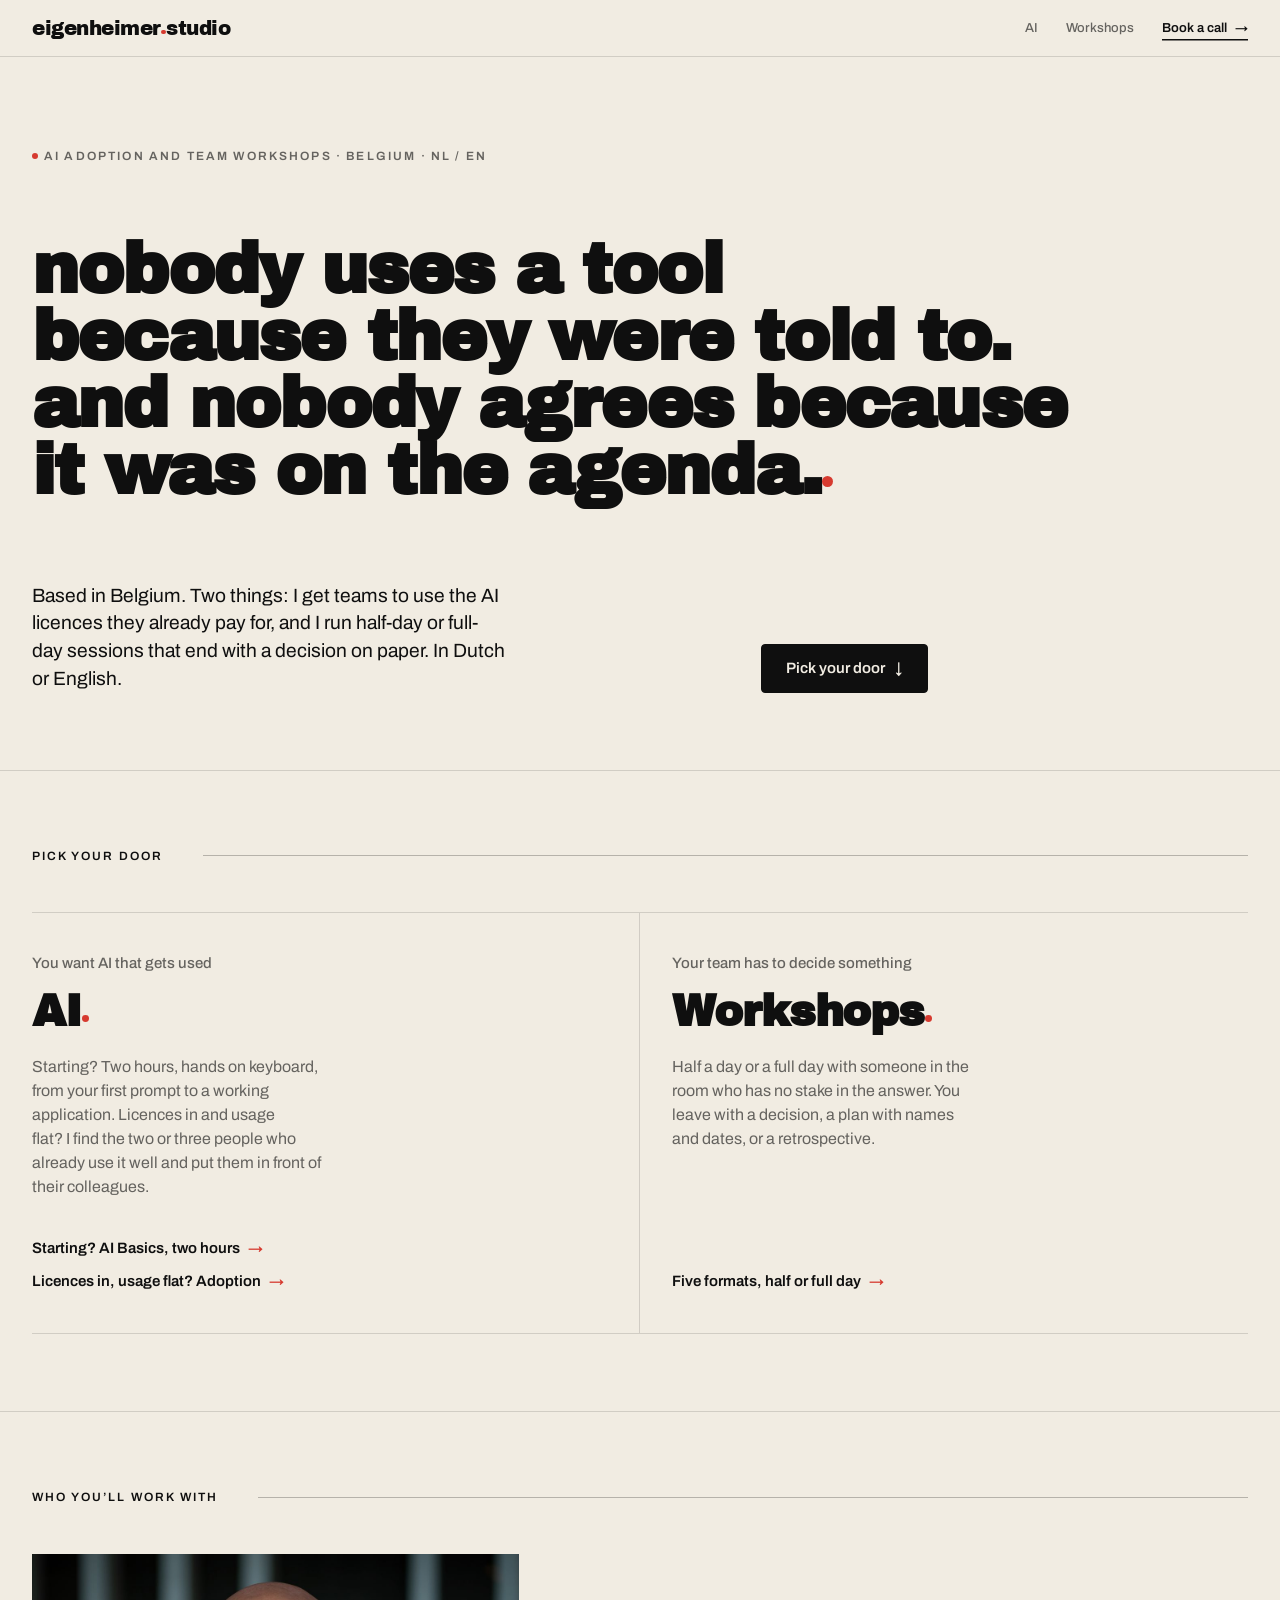
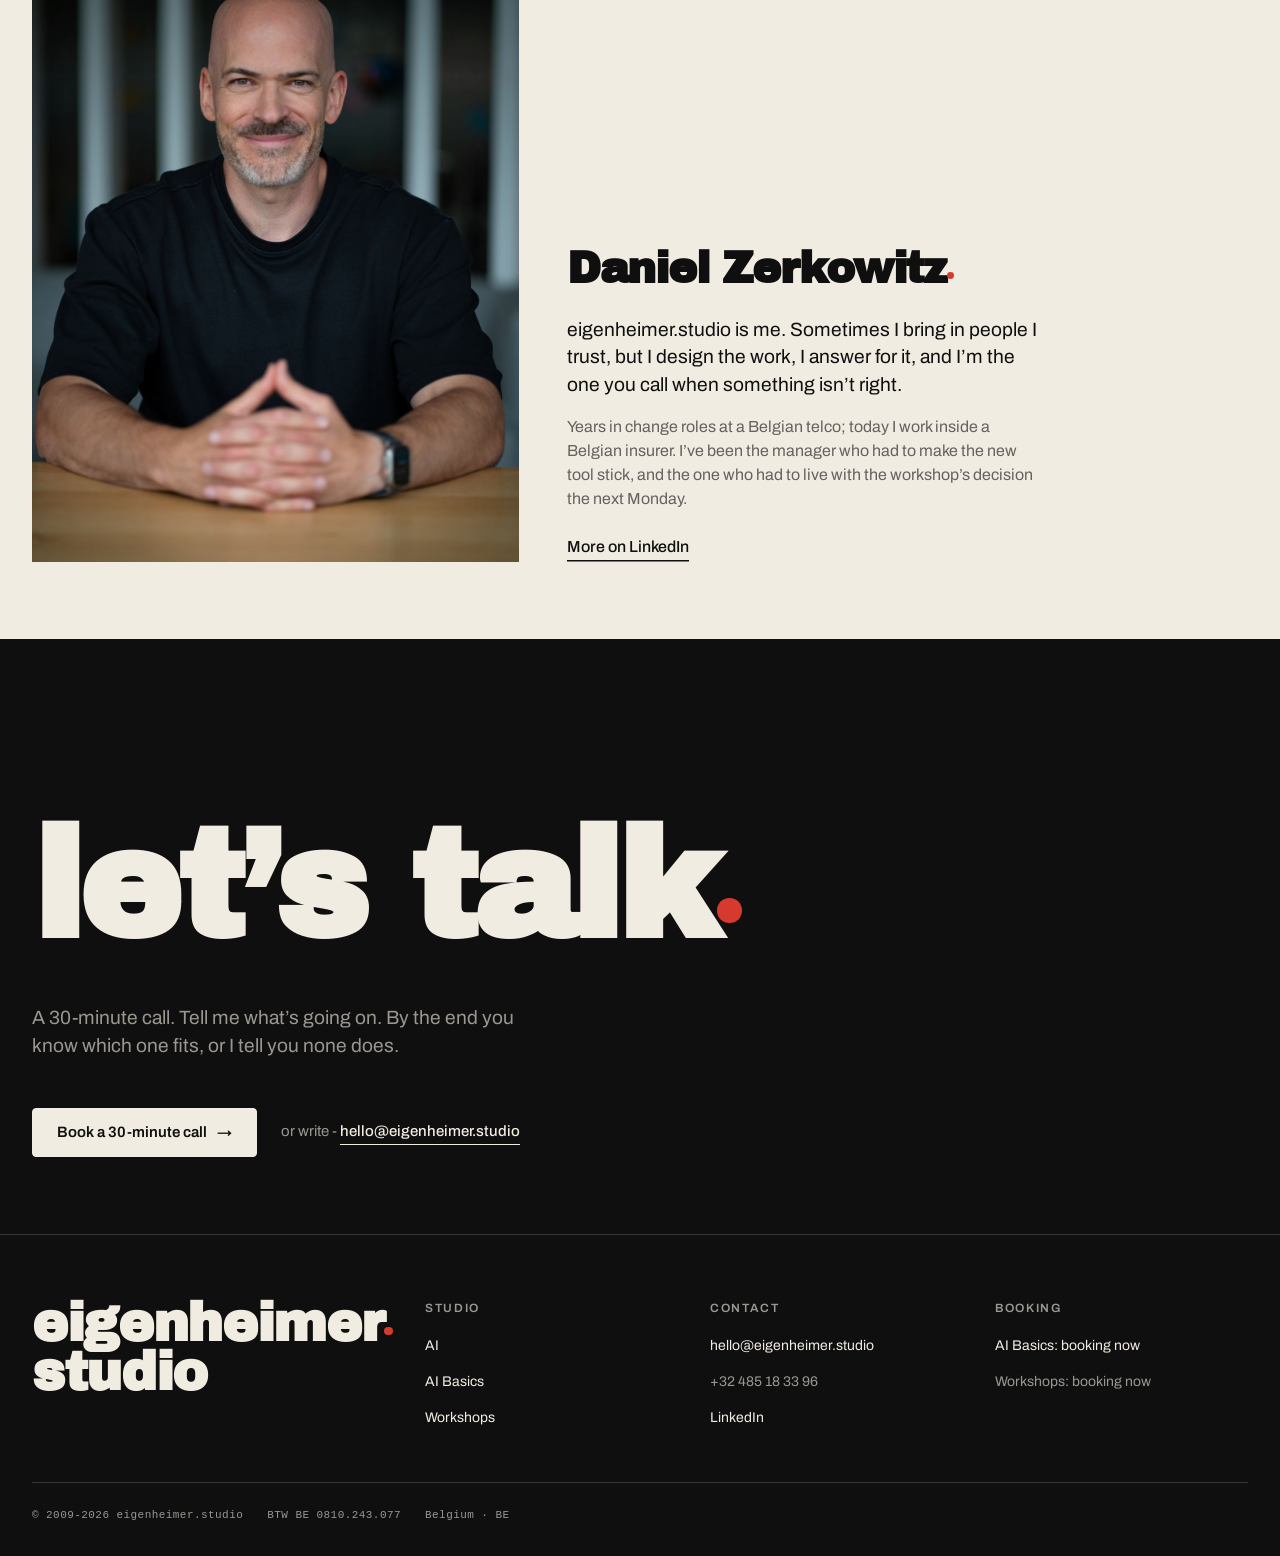
==== commit 8f1d7df1: "Swap in a full-resolution portrait (1200x1500) Co-Authored-By: Claude Opus 5.5 <noreply@anthropic.co" ====
--- a/index.html
+++ b/index.html
@@ -134,7 +134,7 @@
         </div>
         <div class="about">
           <figure class="about-photo">
-            <img src="/img/portrait.jpg" alt="Daniel Zerkowitz" width="427" height="533" loading="lazy" decoding="async" />
+            <img src="/img/portrait.jpg" alt="Daniel Zerkowitz" width="1200" height="1500" loading="lazy" decoding="async" />
           </figure>
           <div class="about-text">
             <h3 class="about-name"><span class="keep">Daniel Zerkowitz</span><span class="red-dot" aria-hidden="true"></span></h3>
